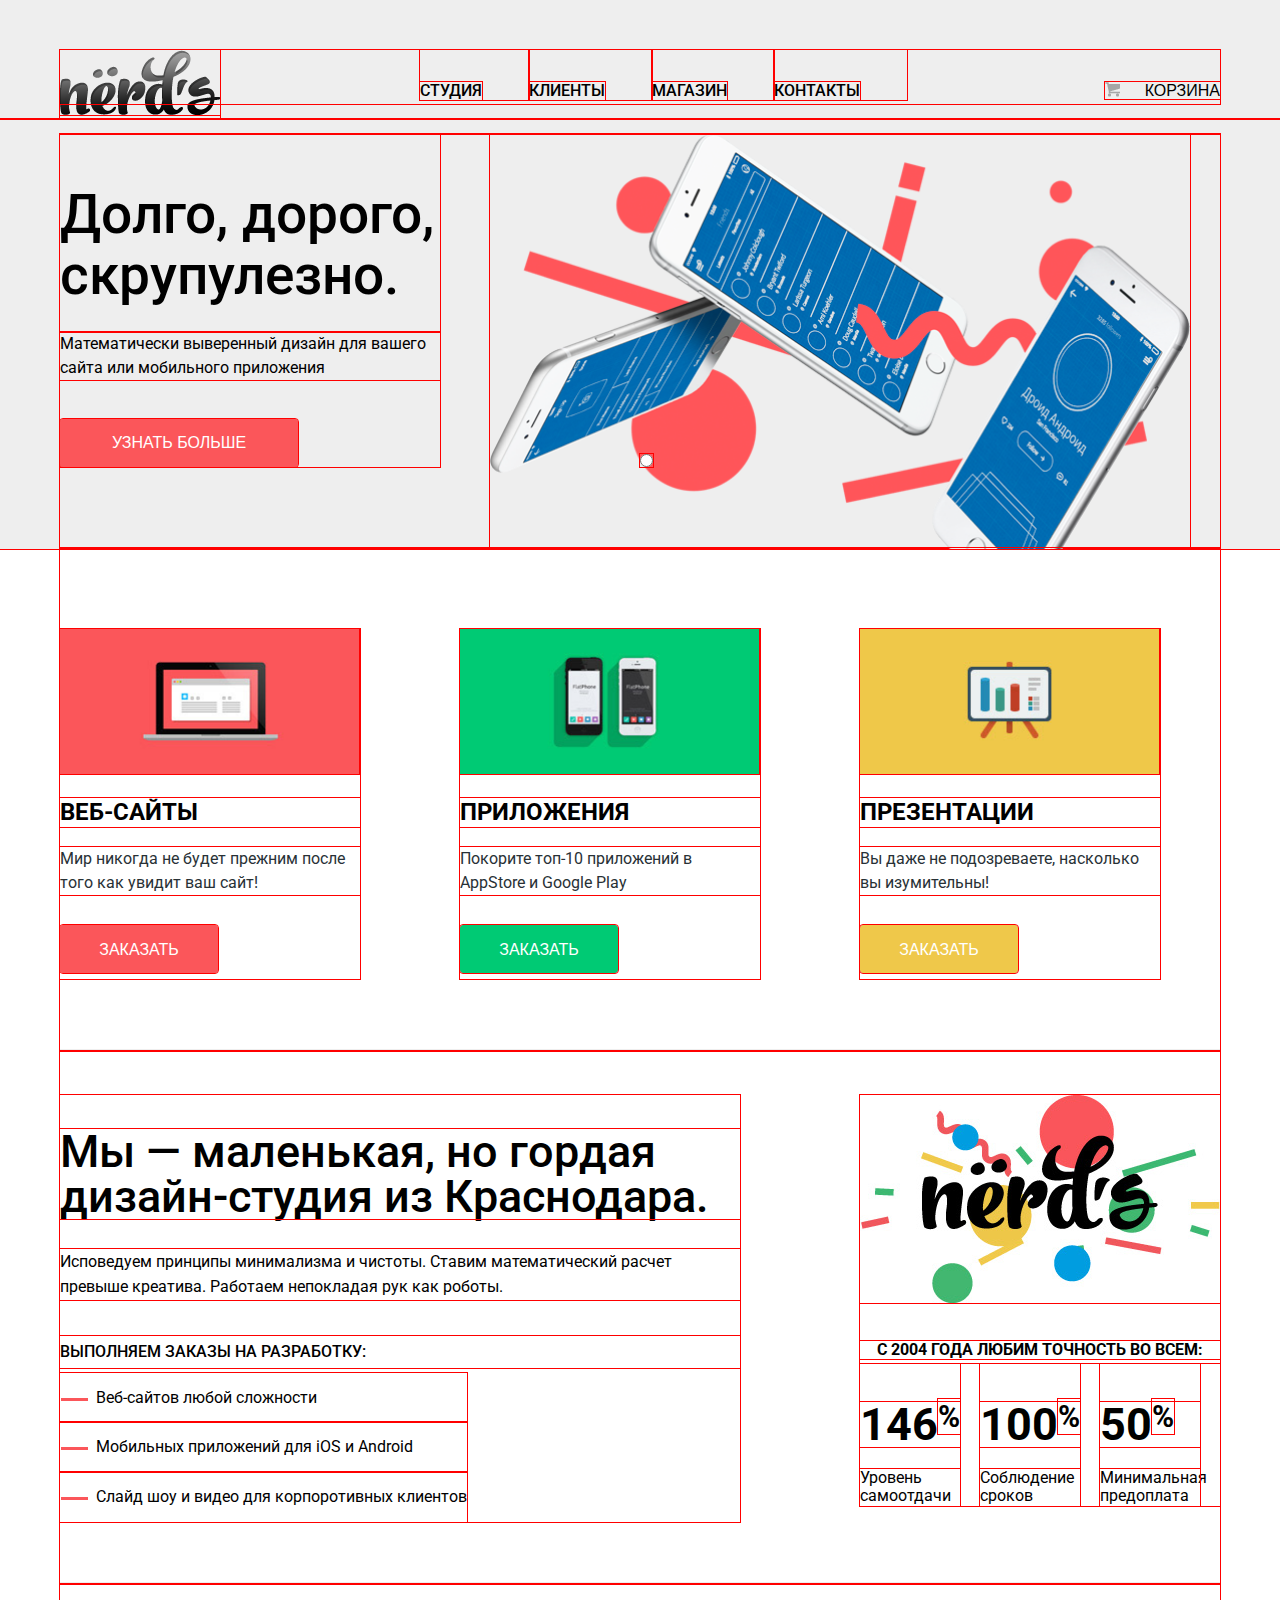
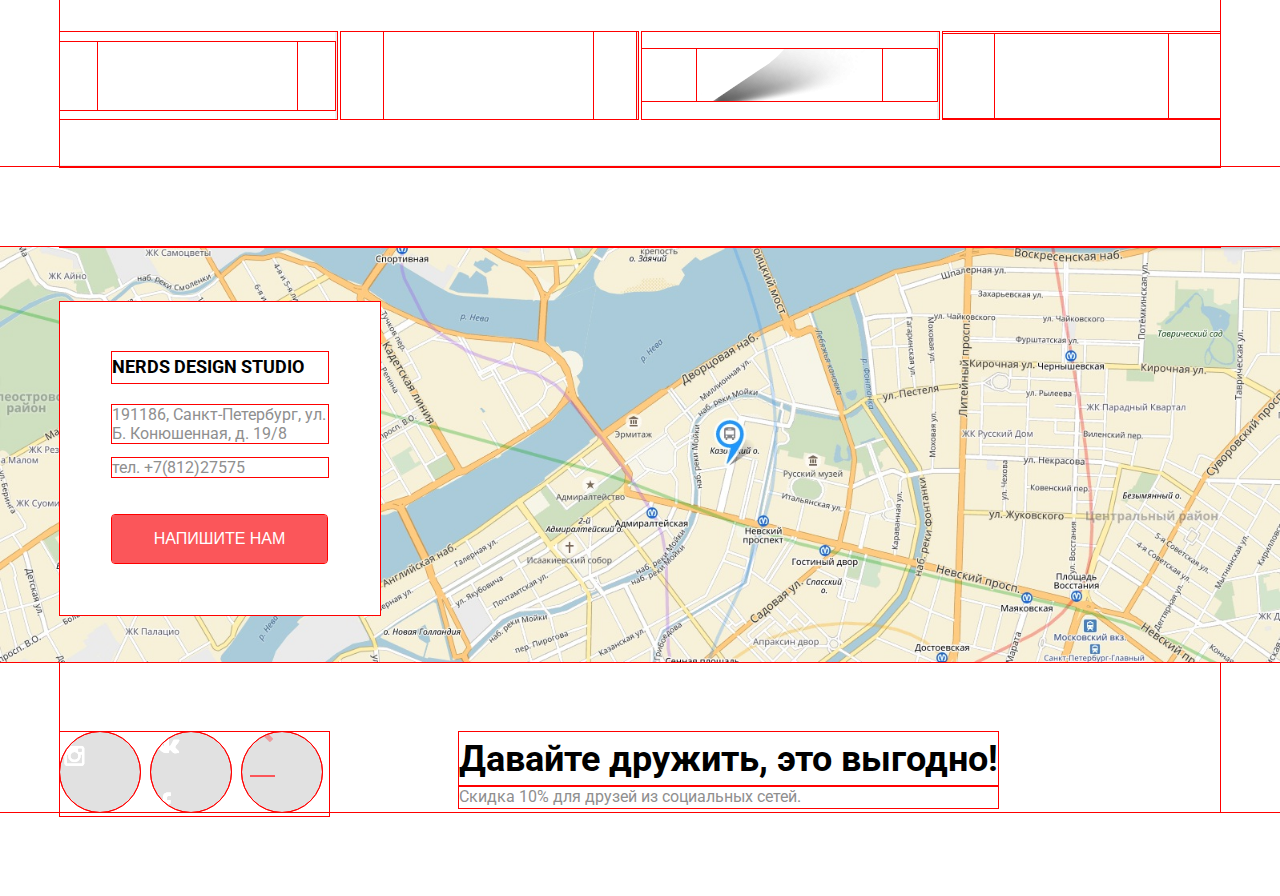
==== index.html @ ddc156b7 "Merge remote-tracking branch 'refs/remotes/origin/master' into gh-page" ====
<!doctype html>
<html lang="ru">
<head>
	<meta charset="UTF-8">
	<link rel="stylesheet" href="css/style.css">
	<link href="https://fonts.googleapis.com/css?family=Roboto:400,500,700" rel="stylesheet">
	<title>Nerds</title>
</head>
<body>
	<header class="bg--grey">
		<div class="container_all">
			<a href="../index.html" class="logo"><img src="img/logo.png" alt="логотип"></a>
			<nav>
				<ul>
					<li>
						<a href="#1">студия</a>
					<li>
						<a href="#1">клиенты</a>
					<li>
						<a href="https://stacss.github.io/nerds-site-site/catalog">магазин</a>
					<li>
						<a href="#1">контакты</a>
				</ul>				
			</nav>
			<button class="basket">корзина</button> <!-- Внимание тут не сработал font-width -->
		</div>
	</header>
	<main>
		<section class="bg--grey padding-bottom">
			<div class="container_all sliders">
				<div class="slider" id="slide1">
					<div>
						<h2>Долго, дорого, скрупулезно.</h2>
						<p>Математически выверенный дизайн  для вашего сайта или мобильного приложения</p>
						<button type="button" value="узнать больше">узнать больше</button><!-- подправь кнопку -->
					</div>
					<img src="img/slide1.png" width="700" alt="слайд1">
				</div>
				<div class="slider" id="slide2">
					<div>
						<h2>Долго, дорого, скурпулезно211.</h2>
						<p>Математически выверенный дизайн  для вашего сайта или мобильного приложения</p>
						<button type="button" value="узнать больше">узнать больше</button><!-- подправь кнопку -->
					</div>
					<img src="" alt="">
				</div>
				<div class="slider" id="slide3">
					<div>
						<h2>Долго, дорого, скурпулезно3.</h2>
						<p>Математически выверенный дизайн  для вашего сайта или мобильного приложения</p>
						<button type="button" value="узнать больше">узнать больше</button><!-- подправь кнопку -->
					</div>
					<img src="" alt="">
				</div>
				<div class="clider_select">
					<input type="radio" name="slide" id="slide1" class="one">
					<input type="radio" name="slide" id="slide2" class="one">
					<input type="radio" name="slide" id="slide3" class="one">
				</div>				
			</div>
		</section>
		<section class="container_all pad brd--b">
			<article class="box_work">
				<img src="img/illustration-1.jpg" alt="сайты" width="299">
				<h3>веб-сайты</h3>
				<p>Мир никогда не будет прежним после того как увидит ваш сайт!</p>
				<button type="button" value="заказать" class="btn red">заказать</button><!-- подправь кнопку -->
			</article>
			<article class="box_work">
				<img src="img/illustration-2.jpg" alt="приложения" width="299">
				<h3>приложения</h3>
				<p>Покорите топ-10 приложений в AppStore и Google Play</p>
				<button type="button" value="заказать" class="btn green">заказать</button><!-- подправь кнопку -->
			</article>
			<article class="box_work">
				<img src="img/illustration-3.jpg" alt="презентации" width="299">
				<h3>презентации</h3>
				<p>Вы даже не подозреваете,  насколько вы изумительны!</p>
				<button type="button" value="заказать" class="btn yellow">заказать</button><!-- подправь кнопку -->
			</article>
		</section>
		<section class="container_all pad_2 brd--b">
				<div class="studio">
					<h2>Мы — маленькая, но гордая дизайн-студия из Краснодара. </h2>
					<p>Исповедуем принципы минимализма и чистоты. Ставим математический расчет превыше креатива. Работаем непокладая рук как роботы.</p>
					<strong>Выполняем заказы на разработку:</strong>
					<ul class="list">
						<li>Веб-сайтов любой сложности
						<li>Мобильных приложений для iOS и Android
						<li>Слайд шоу и видео для корпоротивных клиентов
					</ul>
				</div>
					<div class="statistics">
						<img src="img/nerds-illustration.png" alt="красивый логотип" width="360">
						<p><strong>с 2004 года любим точность во всем:</strong></p>
						<div class="percent">
							<div>
								<strong>146<span>%</span></strong>
								<p>Уровень самоотдачи</p>
							</div>
							<div>
								<strong>100<span>%</span></strong>
								<p>Соблюдение  сроков</p>
							</div>
							<div>
								<strong>50<span>%</span></strong>
								<p>Минимальная предоплата</p>
							</div>
						</div>
					</div>
		</section>
		<section class="container_all log_pad brd--b">
			<div class="wraper_akademy">
				<div class="logo_akademy">
					<a href="#akademy"></a>
				</div>
				
			</div>
			<div class="wraper_pink">
				<div class="logo_borodinsky">
					<a href="#borodinsky"></a>
				</div>
			</div>
			<div class="wraper_pink">
				<div class="logo_pink">
					<a href="#pink"></a>
				</div>				
			</div>
			<div class="wraper_akademy">
				<div class="logo_mishka">
					<a href="#mishka"></a>
				</div>
			</div>
		</section>
		<section class="pad_map">
			<div class="map">
			<script type="text/javascript" charset="utf-8" map.openBalloon(new YMaps.GeoPoint(37.64, 55.76), "Москва") async src="https://api-maps.yandex.ru/services/constructor/1.0/js/?um=constructor%3A9ed2312c40c036fbbef878f5457f4377b45874c42839d3a9cd5196a290306c5a&amp;width=100%25&amp;height=415&amp;lang=ru_RU&amp;scroll=true"></script>
				<div class="container_all">
					<div class="map_box">
						<h5>nerds design studio</h5>
						<p>191186, Санкт-Петербург,  ул. Б. Конюшенная, д. 19/8</p>
						<a href="tel:+781227575">тел. +7(812)27575</a>
						<button  class="btn_modal">напишите нам</button>
					</div>
					<div class="modal">
						<h2>Напишите нам</h2>
						<div>
							<h3>Ваше имя:</h3>
							<input type="text" class="mini_textarea">
						</div>
						<div>
							<h3>Ваш e-mail:</h3>
							<input type="text"  class="mini_textarea">
						</div>
						<h3>Текст письма:</h3>
						<input type="text">
						<button></button>
					</div>
				</div>
			</div>
		</section>
	</main>
	<footer class="container_all pad_foot mar--b">
		<div class="wrapper_soc mar--b">
			<div class="social vk-icon">
				<a href="https://vk.com" target="_blank"></a>
			</div>
			<div class="social fb-icon">
				<a href="https://www.facebook.com" target="_blank"></a>
			</div>
			<div class="social insta-icon">
				<a href="https://www.instagram.com" target="_blank"></a>
			</div>
		</div>
		<div class="slogan mar--b">
			<h5>Давайте дружить, это выгодно!</h5>
			<p>Скидка 10% для друзей из социальных сетей.</p>
		</div>
		<script src="js/script.js"></script>
	</footer>
</body>
</html>
---- css/style.css ----
/*! normalize.css v7.0.0 | MIT License | github.com/necolas/normalize.css */

/* Document
   ========================================================================== */

/**
 * 1. Correct the line height in all browsers.
 * 2. Prevent adjustments of font size after orientation changes in
 *    IE on Windows Phone and in iOS.
 */

html {
  line-height: 1.15; /* 1 */
  -ms-text-size-adjust: 100%; /* 2 */
  -webkit-text-size-adjust: 100%; /* 2 */
}

/* Sections
   ========================================================================== */

/**
 * Remove the margin in all browsers (opinionated).
 */

body {
  margin: 0;
}

/**
 * Add the correct display in IE 9-.
 */

article,
aside,
footer,
header,
nav,
section {
  display: block;
}

/**
 * Correct the font size and margin on `h1` elements within `section` and
 * `article` contexts in Chrome, Firefox, and Safari.
 */

h1 {
  font-size: 2em;
  margin: 0.67em 0;
}

/* Grouping content
   ========================================================================== */

/**
 * Add the correct display in IE 9-.
 * 1. Add the correct display in IE.
 */

figcaption,
figure,
main { /* 1 */
  display: block;
}

/**
 * Add the correct margin in IE 8.
 */

figure {
  margin: 1em 40px;
}

/**
 * 1. Add the correct box sizing in Firefox.
 * 2. Show the overflow in Edge and IE.
 */

hr {
  box-sizing: content-box; /* 1 */
  height: 0; /* 1 */
  overflow: visible; /* 2 */
}

/**
 * 1. Correct the inheritance and scaling of font size in all browsers.
 * 2. Correct the odd `em` font sizing in all browsers.
 */

pre {
  font-family: monospace, monospace; /* 1 */
  font-size: 1em; /* 2 */
}

/* Text-level semantics
   ========================================================================== */

/**
 * 1. Remove the gray background on active links in IE 10.
 * 2. Remove gaps in links underline in iOS 8+ and Safari 8+.
 */

a {
  background-color: transparent; /* 1 */
  -webkit-text-decoration-skip: objects; /* 2 */
}

/**
 * 1. Remove the bottom border in Chrome 57- and Firefox 39-.
 * 2. Add the correct text decoration in Chrome, Edge, IE, Opera, and Safari.
 */

abbr[title] {
  border-bottom: none; /* 1 */
  text-decoration: underline; /* 2 */
  text-decoration: underline dotted; /* 2 */
}

/**
 * Prevent the duplicate application of `bolder` by the next rule in Safari 6.
 */

b,
strong {
  font-weight: inherit;
}

/**
 * Add the correct font weight in Chrome, Edge, and Safari.
 */

b,
strong {
  font-weight: bolder;
}

/**
 * 1. Correct the inheritance and scaling of font size in all browsers.
 * 2. Correct the odd `em` font sizing in all browsers.
 */

code,
kbd,
samp {
  font-family: monospace, monospace; /* 1 */
  font-size: 1em; /* 2 */
}

/**
 * Add the correct font style in Android 4.3-.
 */

dfn {
  font-style: italic;
}

/**
 * Add the correct background and color in IE 9-.
 */

mark {
  background-color: #ff0;
  color: #000;
}

/**
 * Add the correct font size in all browsers.
 */

small {
  font-size: 80%;
}

/**
 * Prevent `sub` and `sup` elements from affecting the line height in
 * all browsers.
 */

sub,
sup {
  font-size: 75%;
  line-height: 0;
  position: relative;
  vertical-align: baseline;
}

sub {
  bottom: -0.25em;
}

sup {
  top: -0.5em;
}

/* Embedded content
   ========================================================================== */

/**
 * Add the correct display in IE 9-.
 */

audio,
video {
  display: inline-block;
}

/**
 * Add the correct display in iOS 4-7.
 */

audio:not([controls]) {
  display: none;
  height: 0;
}

/**
 * Remove the border on images inside links in IE 10-.
 */

img {
  border-style: none;
}

/**
 * Hide the overflow in IE.
 */

svg:not(:root) {
  overflow: hidden;
}

/* Forms
   ========================================================================== */

/**
 * 1. Change the font styles in all browsers (opinionated).
 * 2. Remove the margin in Firefox and Safari.
 */

button,
input,
optgroup,
select,
textarea {
  font-family: sans-serif; /* 1 */
  font-size: 100%; /* 1 */
  line-height: 1.15; /* 1 */
  margin: 0; /* 2 */
}

/**
 * Show the overflow in IE.
 * 1. Show the overflow in Edge.
 */

button,
input { /* 1 */
  overflow: visible;
}

/**
 * Remove the inheritance of text transform in Edge, Firefox, and IE.
 * 1. Remove the inheritance of text transform in Firefox.
 */

button,
select { /* 1 */
  text-transform: none;
}

/**
 * 1. Prevent a WebKit bug where (2) destroys native `audio` and `video`
 *    controls in Android 4.
 * 2. Correct the inability to style clickable types in iOS and Safari.
 */

button,
html [type="button"], /* 1 */
[type="reset"],
[type="submit"] {
  -webkit-appearance: button; /* 2 */
}

/**
 * Remove the inner border and padding in Firefox.
 */

button::-moz-focus-inner,
[type="button"]::-moz-focus-inner,
[type="reset"]::-moz-focus-inner,
[type="submit"]::-moz-focus-inner {
  border-style: none;
  padding: 0;
}

/**
 * Restore the focus styles unset by the previous rule.
 */

button:-moz-focusring,
[type="button"]:-moz-focusring,
[type="reset"]:-moz-focusring,
[type="submit"]:-moz-focusring {
  outline: 1px dotted ButtonText;
}

/**
 * Correct the padding in Firefox.
 */

fieldset {
  padding: 0.35em 0.75em 0.625em;
}

/**
 * 1. Correct the text wrapping in Edge and IE.
 * 2. Correct the color inheritance from `fieldset` elements in IE.
 * 3. Remove the padding so developers are not caught out when they zero out
 *    `fieldset` elements in all browsers.
 */

legend {
  box-sizing: border-box; /* 1 */
  color: inherit; /* 2 */
  display: table; /* 1 */
  max-width: 100%; /* 1 */
  padding: 0; /* 3 */
  white-space: normal; /* 1 */
}

/**
 * 1. Add the correct display in IE 9-.
 * 2. Add the correct vertical alignment in Chrome, Firefox, and Opera.
 */

progress {
  display: inline-block; /* 1 */
  vertical-align: baseline; /* 2 */
}

/**
 * Remove the default vertical scrollbar in IE.
 */

textarea {
  overflow: auto;
}

/**
 * 1. Add the correct box sizing in IE 10-.
 * 2. Remove the padding in IE 10-.
 */

[type="checkbox"],
[type="radio"] {
  box-sizing: border-box; /* 1 */
  padding: 0; /* 2 */
}

/**
 * Correct the cursor style of increment and decrement buttons in Chrome.
 */

[type="number"]::-webkit-inner-spin-button,
[type="number"]::-webkit-outer-spin-button {
  height: auto;
}

/**
 * 1. Correct the odd appearance in Chrome and Safari.
 * 2. Correct the outline style in Safari.
 */

[type="search"] {
  -webkit-appearance: textfield; /* 1 */
  outline-offset: -2px; /* 2 */
}

/**
 * Remove the inner padding and cancel buttons in Chrome and Safari on macOS.
 */

[type="search"]::-webkit-search-cancel-button,
[type="search"]::-webkit-search-decoration {
  -webkit-appearance: none;
}

/**
 * 1. Correct the inability to style clickable types in iOS and Safari.
 * 2. Change font properties to `inherit` in Safari.
 */

::-webkit-file-upload-button {
  -webkit-appearance: button; /* 1 */
  font: inherit; /* 2 */
}

/* Interactive
   ========================================================================== */

/*
 * Add the correct display in IE 9-.
 * 1. Add the correct display in Edge, IE, and Firefox.
 */

details, /* 1 */
menu {
  display: block;
}

/*
 * Add the correct display in all browsers.
 */

summary {
  display: list-item;
}

/* Scripting
   ========================================================================== */

/**
 * Add the correct display in IE 9-.
 */

canvas {
  display: inline-block;
}

/**
 * Add the correct display in IE.
 */

template {
  display: none;
}

/* Hidden
   ========================================================================== */

/**
 * Add the correct display in IE 10-.
 */

[hidden] {
  display: none;
}
* {
	margin: 0;
	padding: 0;
	font-family: 'Roboto', sans-serif;
	box-sizing: border-box;
	outline: 1px solid red ;
	}
body {
	width: 100%;
}
ul {
	float: left;
	display: block;
}
ul li {
	display: inline-block;
	list-style-type: none;
	vertical-align: top;
}
ul a {
	text-decoration: none;
	color: #000000;
}
ul a:hover {
	color: #fb565a;
}
ul a:active {
	color: #a6a6a6;
}
nav {
	display: inline-block;
	position: relative;
	margin-left: 200px;
}
nav a {
	vertical-align: top;
	text-decoration: none;
	color: #000000;
	margin-top: 32px;
	margin-right: 47px;
	text-transform: uppercase;
	line-height: 1.1;
	font-weight: 500;
}
nav a:hover {
	color: #fb565a;
}
nav:after {
	content: "";
	display: table;
	clear: both;
}
nav a:active {
	color: #a6a6a6;
}
.basket:hover {
	color: #fb565a;
}
.basket:active {
	color: #a6a6a6;
}

nav a {
	display: inline-block;
}
.basket {
	display: inline-block;
	float: right;
	text-align: right;
	width: 115px;
	height: 17px;
	color: #000000;
	margin-top: 32px;
	font-size: 16px;
	font-weight: 500;
	text-transform: uppercase;
	line-height: 1.1;
	background: none;
	border: none;
	background-image: url(../img/cart-icon.png);
	background-repeat: no-repeat;
	background-position: 0 0;
}
.logo {
	display: block;
	float: left;
	width: 160px;
}
li {
	display: block;
	text-transform: uppercase;
	line-height: 1.875;
	font-weight: 500;
}
.bg--grey {
	background-color: #eeeeee;
}
header {
	padding-top: 50px;
}
header img {
	margin-right: 200px;
}
header img:hover {
	opacity: 0.80;
}
header img:active {
	opacity: 0.30;
}

header:after {
	content: "";
	display: table;
	clear: both;
}
section:after {
	content: "";
	display: table;
	clear: both;
}
.container_all {
	width: 1160px;
	margin: 0 auto;
}
.sliders {
	position: relative;
	min-height: 413px;
}
.sliders h2 {
	display: block;
	padding-top: 50px;
	padding-bottom: 27px;
	color: black;
	line-height: 1.1;
	font-weight: 500;
	font-size: 55px;
}
.sliders p {
	color: black;
	line-height: 1.5;
	font-weight: 400;
	font-size: 16px;
}

.sliders button {
	display: block;
	margin-top: 39px;
	width: 238px;
	height: 48px;
	color: white;
	font-size: 16px;
	line-height: 1.125;
	font-weight: 500;
	text-transform: uppercase;
	background-color: #fb565a;
	border: 1px solid #fb565a;
	-webkit-border-radius: 3px;
	-moz-border-radius: 3px;
	border-radius: 3px;
}
.sliders button:hover {
	background-color: #e74246;
}
.sliders button:active {
	background-color: #d7373b;
}
.clider_select > input{
	position: absolute;
	left: 50%;
	bottom: 80px;
}
.box_work {
	width: 300px;
	min-height: 350px;
	margin: 0 100px 0 0;
}
.box_work>h3 {
	display: block;
	margin-top: 20px;
	margin-bottom: 20px;
	text-transform: uppercase;
	line-height: 1.2;
	font-weight: 700;
	font-size: 24px;
}
.box_work > p {
	line-height: 1.5;
	color: #283136;
	font-weight: 400;	
}
.box_work:nth-child(3n+3) {
	margin: 0px;
}
.btn {
	width: 158px;
	height: 48px;
	margin-top: 30px;
	color: white;
	text-transform: uppercase;
	font-size: 16px;
	line-height: 1.2;
	font-weight: 500;
	border: 1px solid #000;
	-webkit-border-radius: 3px;
	-moz-border-radius: 3px;
	border-radius: 3px;
	-webkit-appearance: none;
	-moz-appearance: none;
	appearance: none;
}
.red {
	background-color: #fb565a;
	border-color: #fb565a;
}
.red:hover {
	background-color: #e74246;
	color: white;
	border-color: #e74246;
}
.red:active {
	background-color: #d7373b;
	color: #e06366;
	border-color: #d7373b;
}
.green {
	background-color: #00ca74;
	border-color: #00ca74;
}
.green:hover {
	background-color: #00bc6c;
	color: white;
	border-color: #00bc6c;
}
.green:active {
	background-color: #00aa62;
	color: #4dc491;
	border-color: #00aa62;
}
.yellow {
	background-color: #efc84a;
	border-color: #efc84a;
}
.yellow:hover {
	background-color: #eab534;
	color: white;
	border-color: #eab534;
}
.yellow:active {
	background-color: #e5a722;
	color: #ecc060;
	border-color: #e5a722;
}

.box_work {
	float: left;
}
.wrapper {
	border-top: 3px solid #eeeeee;
	border-bottom: 3px solid #eeeeee;
}
.studio {
	width: 680px;
	height: auto;
	float: left;
	margin-right: 60px;
}
.studio h2 {
	display: block;
	margin: 34px 0 30px 0;
	font-size: 45px;
	line-height: 1;
	font-weight: 500;
	color: #000000;
}
.studio p {
	display: block;
	margin-bottom: 36px;
	font-size: 16px;
	line-height: 1.6;
	font-weight: 400;
}
.studio strong {
	display: block;
	margin-bottom: 5px;
	font-size: 16px;
	line-height: 2;
	font-weight: 500;
	text-transform: uppercase;
}
.studio ul{
	font-weight: 400;
}
.studio ul li {
	display: block;
	position: relative;
	padding-left: 36px;
	font-weight: 400;
	text-transform: none;
	line-height: 3.1;
	list-style-type: none;
}
.studio ul li:before {
	content: "";
	position: absolute;
	width: 27px;
	height: 3px;
	background-color: #fb565a;
	top: 25px;
	left: 1px;
}
.market {
	width: 760px;
	float: right;
}
.statistics > img {
	display: block;
	margin: 0 auto;
}
.statistics strong {
	display: block;
	margin: 38px auto 5px auto;
	text-transform: uppercase;
	font-size: 16px;
	font-weight: 700;
	text-align: center;
}
.statistics {
	width: 360px;
	float: left;
	margin-left: 60px;
}
.statistics:after {
	content: "";
	display: table;
	clear: both;
}
.percent {
	margin: 0 auto;
}
.percent > div {
	width: 100px;
	float: left;
	margin: 0 20px 0 0;
}
.percent > div > strong {
	text-align: left;
	margin-bottom: 22px;
	font-size: 45px;
	line-height: 1;
	font-weight: 700;
}
.statistics span {
    font-size: 30px;
    vertical-align: top;
    line-height: 1;
}
.percent:after {
	content: "";
	display: table;
	clear: both;
}
.log_pad {
	padding: 48px 0 42px 0;
}
.pad {
	padding: 80px 0 80px 0;
}
.pad {
	padding: 80px 0 70px 0;
}
.pad_2{
	padding: 44px 0 60px 0;
}
.pad_map {
	padding: 80px 0 0 0;
}
.pad_foot {
	padding: 70px 0 80px 0;
}
.pad_head_catalog {
	padding: 74px 0 106px 0;
}
.padding-bottom {
	padding: 15px 0 0 0;
}
.pad_market {
	padding: 60px 0 80px 0;
}
.map {
	position: relative;
	width: 100%;
	height: 415px;
	background: url(../img/map.jpg) 0 0 no-repeat;
	-webkit-background-size: auto;
	background-size: 100%;
}
.map_box {
	position: absolute;
	top: 55px;
	width: 320px;
	height: auto;
	z-index: 10;
	padding: 50px 52px 52px 52px;
	background-color: #ffffff;
}
.map_box h5 {
	display: block;
	margin-bottom: 22px;
	font-size: 18px;
	text-transform: uppercase;
	font-weight: 700;
	line-height: 1.7;
	font-weight: 700;
	
}
.map_box p {
	font-size: 16px;
	color: #8f8f8f;
	line-height: 1.2;
	font-weight: 400;
	margin-bottom: 15px;
}
.map_box a {
	display: block;
	text-decoration: none;
	font-size: 16px;
	color: #8f8f8f;
	line-height: 1.2;
	font-weight: 400;
	margin-bottom: 38px;
}
.map_box > button {
	display: block;
	width: 215px;
	height: 48px;
	color: white;
	font-size: 16px;
	line-height: 1.125;
	font-weight: 500;
	text-transform: uppercase;
	background-color: #fb565a;
	border: 1px solid #fb565a;
	-webkit-border-radius: 3px;
	-moz-border-radius: 3px;
	border-radius: 3px;
}
.map_box button:hover {
	background-color: #e74246;
}
.map_box button:active {
	background-color: #d7373b;
}
.social {
	display: inline-block;
	width: 80px;
	height: 80px;
	-webkit-border-radius: 50%;
	-moz-border-radius: 50%;
	border-radius: 50%;
	background-color: #e1e1e1;
	margin-right: 7px;
	background-image: url(../img/sprites.png);
}
.social:active {
	background-image: none;
	background-color: #d7373b;
}
.vk-icon{
	background-position: -11px -207px ;
}
.vk-icon > a {
	display: block;
	width: 100%;
	height: 100%;
	-webkit-border-radius: 50%;
	-moz-border-radius: 50%;
	border-radius: 50%;
	background-image: url(../img/sprites.png);
	background-position: -11px -207px ;
}
.vk-icon > a:hover {
	background-color: #e74246;
}
.vk-icon > a:active {
	background-color: #d7373b;
	opacity: 0.2;
}
.fb-icon{
	background-position: -11px -110px ;
}
.fb-icon > a {
	
	display: block;
	width: 100%;
	height: 100%;
	-webkit-border-radius: 50%;
	-moz-border-radius: 50%;
	border-radius: 50%;
	background-image: url(../img/sprites.png);
	background-position: -11px -110px ;
}
.fb-icon > a:hover {
	background-color: #e74246;
}
.fb-icon > a:active {
	background-color: #d7373b;
	opacity: 0.2;
}
.insta-icon{
	background-position: -5px -507px ;
}
.insta-icon > a {
	display: block;
	width: 100%;
	height: 100%;
	-webkit-border-radius: 50%;
	-moz-border-radius: 50%;
	border-radius: 50%;
	background-image: url(../img/sprites.png);
	background-position: -5px -507px ;
}
.insta-icon > a:hover {
	background-color: #e74246;
}
.insta-icon > a:active {
	background-color: #d7373b;
	opacity: 0.2;
}
.wrapper_soc {
	float: left;
}
.slogan {
	margin-left: 130px;
	float: left;
}
.slogan > h5{
	display: block;
	font-size: 36px;
	font-weight: 700;
	line-height: 1.5;
	font-weight: 700;
}
.slogan > p {
	font-size: 16px;
	color: #8f8f8f;
	line-height: 1.4;
	font-weight: 400;	
}
.brd--b {
	border-bottom: 2px solid #eeeeee;
}
.wraper_akademy {
	width: 277px;
	height: 87px;
	display: inline-block;
	margin: 0 auto;
	border-right: 2px solid #eeeeee;
}
.container_all > .wraper_akademy:nth-child(even) {
	border-right: none;
}
.wraper_pink {
	width: 297px;
	height: 87px;
	display: inline-block;
	margin: 0 auto;
	border-right: 2px solid #eeeeee;
}
.logo_akademy {
	
}
.logo_akademy > a {
	display: block;
	width: 199px;
	height: 68px;
	margin: 10px auto;
	background: url(../img/sprites.png) no-repeat;
	background-position: -227px -213px ;
}
.logo_akademy > a:hover {
	background-position: -226px -22px ;
}
.logo_akademy > a:active {
	background-position: -227px -118px ;
}
.logo_borodinsky {
	
}
.logo_borodinsky > a {
	display: block;
	width: 209px;
	height: 87px;
	margin: 0 auto;
	background: url(../img/sprites.png) no-repeat;
	background-position: -367px -560px ;
}
.logo_borodinsky > a:hover {
	background-position: -620px -459px ;
}
.logo_borodinsky > a:active {
	background-position: -623px -557px ;
}

.logo_pink {
	
		
}
.logo_pink > a {
	display: block;
	width: 185px;
	height: 52px;
	margin: 17px auto;
	background: url(../img/sprites.png) no-repeat;
	background-position: -454px -375px ;
}
.logo_pink > a:hover {
	background-position: -458px -172px ;
}
.logo_pink > a:active {
	background-position: -455px -271px ;
}
.logo_mishka {
	
}
.logo_mishka > a {
	display: block;
	width: 173px;
	height: 84px;
	margin: 2px auto;
	background: url(../img/sprites.png) no-repeat;
	background-position: -671px -363px ;
}
.logo_mishka > a:hover {
	background-position: -666px -158px ;
}
.logo_mishka > a:active {
	background-position: -667px -262px ;
}

.mar--b {
	margin-bottom: 80px;
}
.modal {
	position: absolute;
	display: none;
	width: 960px;
	height: 590px;
	padding: 80px 100px;
	background: white ;
}
.modal h2 {
	display: block;
	font-size: 45px;
	line-height: 1;
	font-weight: 700;
	margin-bottom: 50px;
	text-align: left;
}
.modal > div {
	display: inline-block;
}
.modal div:nth-child(1) {
	margin-right: 40px;
}

.modal h3 {
	font-size: 16px;
	font-weight: 700;
	line-height: 1.1;
}
.mini_textarea {
	width: 360px;
	height: 50px;
}
.modal.visible {
	display: block;
	z-index: 10;
}
.off {
	display: none;
}
.market_h {
	display: block;
	margin: 0 auto;
	text-align: center;
	font-size: 55px;
	line-height: 1;
	font-weight: 500;
}
.setting {
	display: block;
	float: left;
	width: 260px;
	margin-right: 140px;
	
}
.setting , .navigation h3 {
	text-transform: uppercase;
	text-align: left;
}
.price {
	width: 260px;
	height: 208px;
	box-sizing: border box;
	border: 1px solid black;
}
.radio {
	margin-top: 60px;
}
.radio h4 {
	display: block;
	font-size: 16px;
	font-weight: 500;
	line-height: 1.25;
	margin-bottom: 20px;
}
.checkbox h4 {
	display: block;
	font-size: 16px;
	font-weight: 500;
	line-height: 1.25;
	margin-bottom: 20px;
	margin-top: 50px;
}
.radio label {
	display: block;
	position: relative;
	margin-bottom: 20px;
	font-size: 16px;
	font-weight: 400;
	line-height: 1.25;
	color: #363f43;
	text-transform: none;
	padding-left: 35px;
}
.radio label:before {
	content: '';
	position: absolute;
	top: -2px;
	left: 0;
	width: 25px;
	height: 25px;
	background: url(../img/sprites.png) no-repeat;
	background-position: -236px -438px ;	
}
.radio label:hover:before {
	background-position: -235px -335px ;
}
/* стили включения радио V */
.radio input:checked + label:before {
	background-position: -138px -587px ;
}
.radio input:checked + label:hover:before {
	background-position: -137px -489px ;
}

/* стили включения радио ^ */
.checkbox label {
	display: block;
	position: relative;
	font-size: 16px;
	font-weight: 400;
	line-height: 1.25;
	color: #363f43;
	text-transform: none;
	margin-bottom: 20px;
	padding-left: 35px;
}
.setting > button {
	display: block;
	margin-top: 45px;
	width: 260px;
	height: 48px;
	color: black;
	font-size: 16px;
	line-height: 1.125;
	font-weight: 500;
	text-transform: uppercase;
	background-color: #eeeeee;
	border: 1px solid #eeeeee;
	-webkit-border-radius: 3px;
	-moz-border-radius: 3px;
	border-radius: 3px;
}
.setting > button:hover {
	background-color: #dfdfdf;
}
.setting > button:active {
	background-color: #d5d5d5;
	color: #959595;
}

.checkbox label:before {
	content: '';
	position: absolute;
	top: -3px;
	left: 0;
	width: 27px;
	height: 23px;
	background: url(../img/sprites.png) no-repeat;
	background-position: -137px -438px ;	
}
.checkbox label:hover:before {
	background-position: -138px -338px ;
}
.checkbox input:checked + label:before {
	background-position: -137px -289px ;
}
.checkbox input:checked + label:hover:before {
	background-position: -137px -189px ;
}
form input {
	display: none;
}
.navigation {
	height: 76px;
}
.navigation h3 {
	float: left;
}
.navigation > div {
	float: right;
}
.navigation > div > button {
	display: inline-block;
	margin-right: 25px;
	text-decoration: none;
	font-size: 14px;
	text-transform: uppercase;
	line-height: 1.3;
	font-weight: 400;
	color: #b2b2b2;	
	height: 17px;
	color: #000000;
	font-size: 16px;
	font-weight: 500;
	text-transform: uppercase;
	line-height: 1.1;
	background: none;
	border: none;
}
.navigation button:nth-child(5) {
	margin-right: 0px;
}
.lot {
	position: relative;
	float: left;
	vertical-align: top;
	width: 360px;
	min-height: 620px;
	background: url(../img/sprites.png) no-repeat;
	background-position: -485px -74px ;
	margin-bottom: 40px;
}
.lot:after {
	content: "";
	display: table;
	clear: both;
}
.container_lot {
	position: relative;
	top: 40px;
	overflow: hidden;
	background-color: #fff;
}
.lot .container_lot > img {
	-webkit-transition: all 0.3s ease-out;
	-moz-transition: all 0.3s ease-out;
	-ms-transition: all 0.3s ease-out;
	-o-transition: all 0.3s ease-out;
	transition: all 0.3s ease-out;
}
.lot:hover {
	background-position: -486px -13px ;
	box-shadow: 0 6px 10px rgba(0,0,0,0.5);
}
.lot:hover > .container_lot > .hidden {
	display: block;
	z-index: 6;
}
.lot:hover > .container_lot img {
	-webkit-transform: scale(1.1);
	-moz-transform: scale(1.1);
	-ms-transform: scale(1.1);
	-o-transform: scale(1.1);
	transform: scale(1.1);
}
.market .lot:nth-child(even) {
	margin-right: 40px;
}
/* .mar--r {
	margin-right: 40px; 
} */
.scroll {
	display: block;
}
.btn_num {
	width: 50px;
	height: 50px;
	background-color: #eeeeee;
	border: none;
	margin-right: 15px;
	-webkit-border-radius: 3px;
	-moz-border-radius: 3px;
	border-radius: 3px;
}
.btn_next {
	width: 265px;
}
.hidden {
	position: absolute;
	bottom: 0px;
	width: 360px;
	background-color: #eeeeee;
	display: none;
	vertical-align: bottom;
	padding: 40px 0;;
}
.hidden h4 {
	display: block;
	text-transform: uppercase;
	font-size: 18px;
	font-weight: 500;
	text-align: center;
	line-height: 1.7;
	color: black;
	margin-bottom: 25px;
}
.hidden p {
	font-size: 16px;
	line-height: 1.2;
	font-weight: 400;
	text-align: center;
	color: #666666;
	margin-bottom: 30px;
}
.hidden button {
	display: block;
	margin: 0 auto;
	width: 200px;
	height: 50px;
	border: none;
	background-color: #fb565a;
	color: white;
	font-size: 16px;
	line-height: 1.2;
	font-weight: 500;	
}
.hidden button:hover {
	background-color: #e74246;
}
.hidden button:active {
	background-color: #d7373b;
}
.slider {
	width: 100%;
}
.slider div {
	float: left;
	width: 380px;
}
.slider > img {
	display: block;
	float: left;
	margin-left: 50px;
}
#slide2,  #slide3 {
	display: none;
}
/* .slider {
	display: none;
}
.slider:nth-child(2) {
	display: block;
}
.one:nth-child(1):checked ~ .slider:nth-child(1) {
	display: block;
	
}
.one:nth-child(2):checked ~ .slider:nth-child(2) {
	display: block;	

}
.one:nth-child(3):checked ~ .slider:nth-child(3) {
	display: block;	
} */
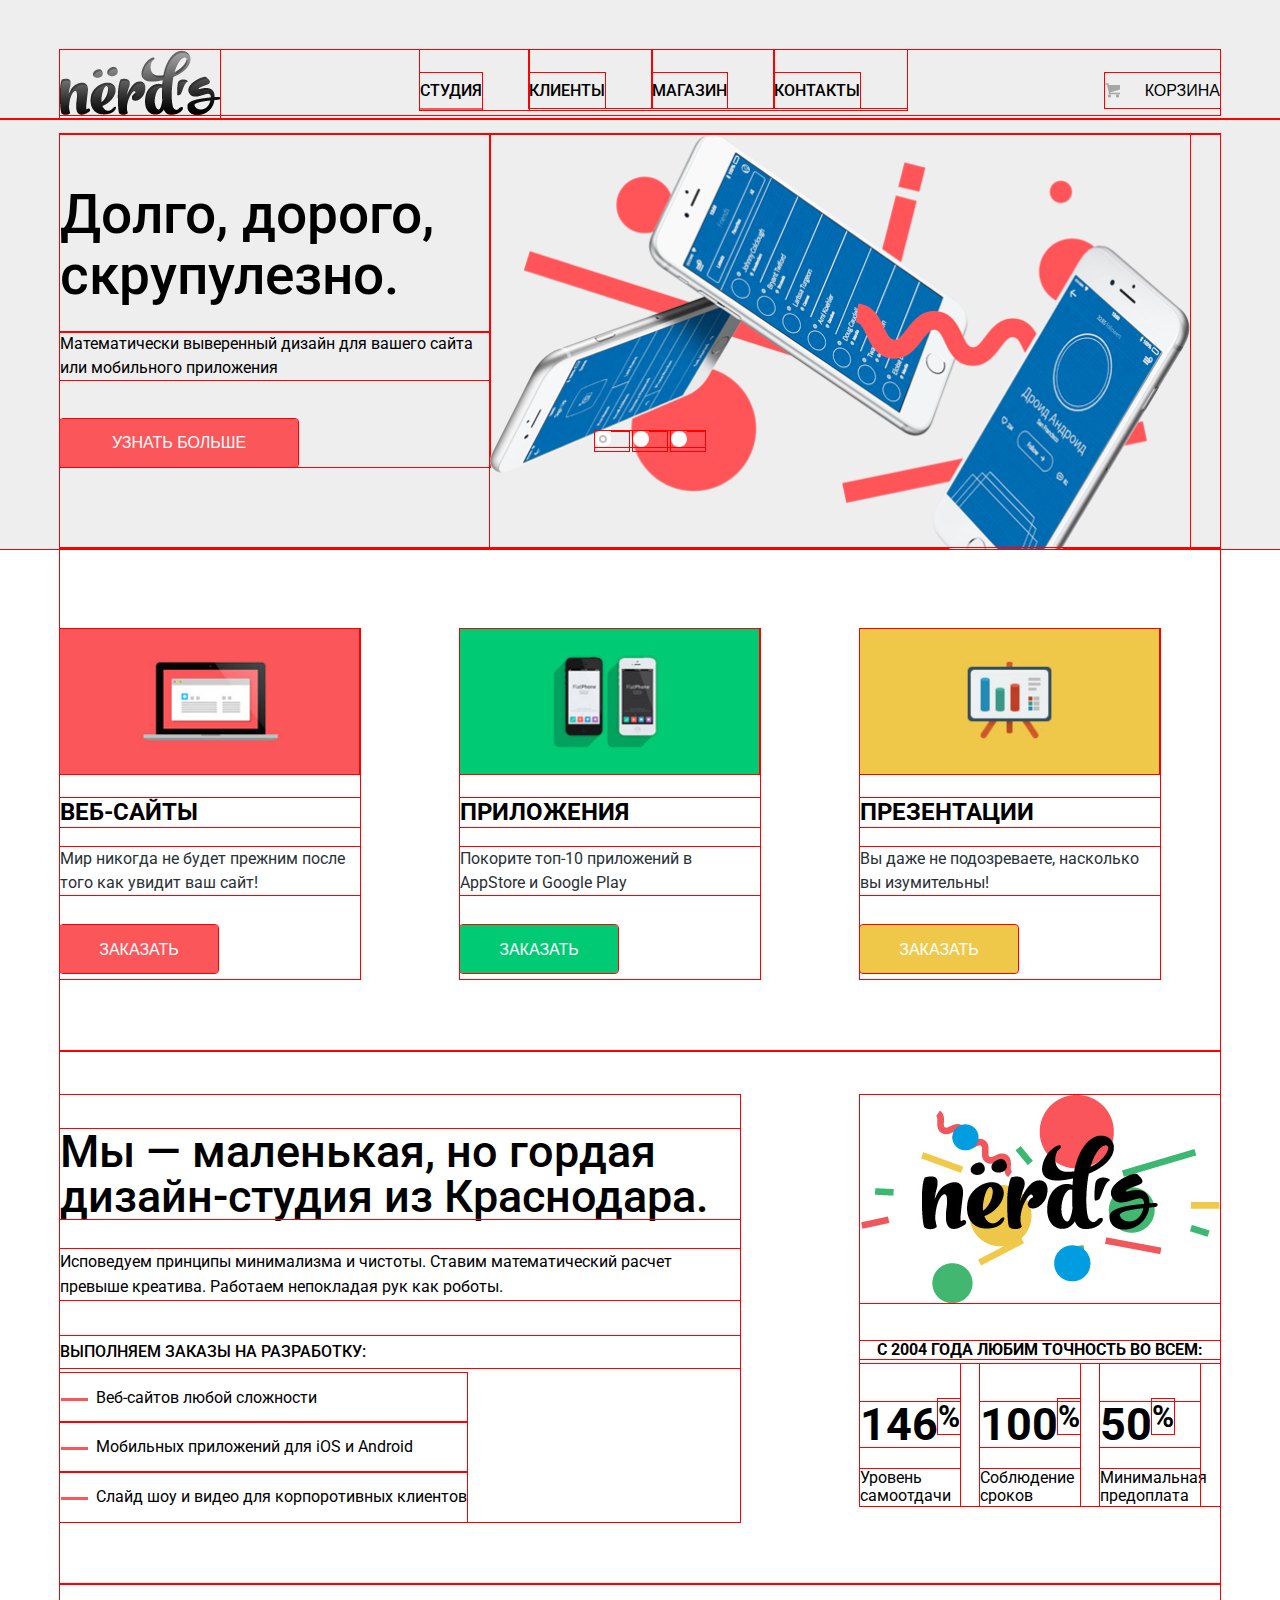
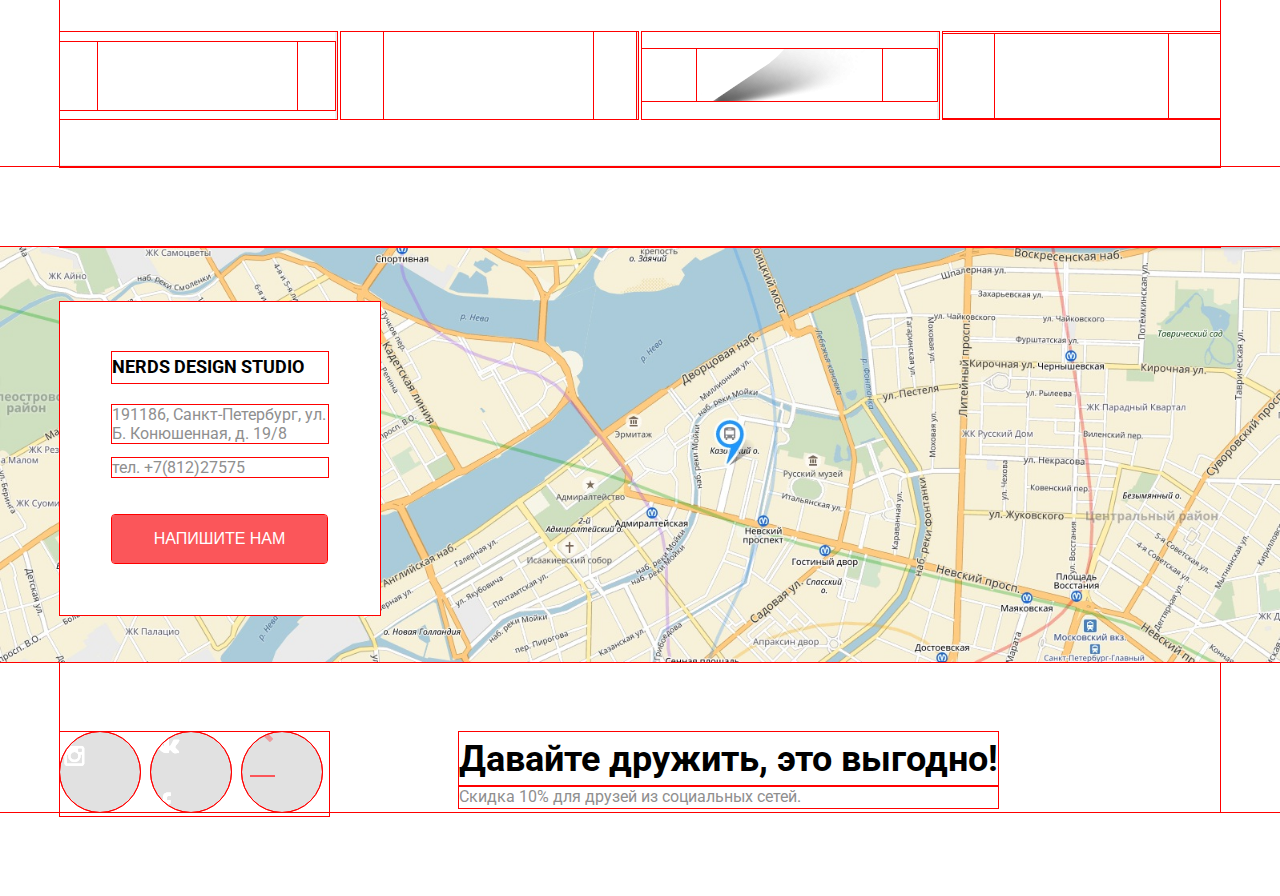
==== commit d310b66e: "Merge remote-tracking branch 'refs/remotes/origin/master' into gh-page" ====
--- a/index.html
+++ b/index.html
@@ -13,7 +13,7 @@
 			<nav>
 				<ul>
 					<li>
-						<a href="#1">студия</a>
+						<a href="#1" class="active_page">студия</a>
 					<li>
 						<a href="#1">клиенты</a>
 					<li>
@@ -38,24 +38,29 @@
 				</div>
 				<div class="slider" id="slide2">
 					<div>
-						<h2>Долго, дорого, скурпулезно211.</h2>
-						<p>Математически выверенный дизайн  для вашего сайта или мобильного приложения</p>
+						<h2>Любим математику как никто другой</h2>
+						<p>Никакого креатива, только математические формулы  для расчета идеальных пропорций</p>
 						<button type="button" value="узнать больше">узнать больше</button><!-- подправь кнопку -->
 					</div>
-					<img src="" alt="">
+					<img src="img/slide2.png" width="700" alt="">
 				</div>
 				<div class="slider" id="slide3">
 					<div>
-						<h2>Долго, дорого, скурпулезно3.</h2>
-						<p>Математически выверенный дизайн  для вашего сайта или мобильного приложения</p>
+						<h2>Только ночь, только хардкор</h2>
+						<p>Работать днем, как все? Мы против этого. Ближе к полуночи работа только начинается</p>
 						<button type="button" value="узнать больше">узнать больше</button><!-- подправь кнопку -->
 					</div>
-					<img src="" alt="">
+					<img src="img/slide3.png" width="700" alt="">
 				</div>
 				<div class="clider_select">
-					<input type="radio" name="slide" id="slide1" class="one">
-					<input type="radio" name="slide" id="slide2" class="one">
-					<input type="radio" name="slide" id="slide3" class="one">
+					<input type="radio" name="slide" id="slide10" checked>
+						<label for="slide10"></label>
+					<input type="radio" name="slide" id="slide20">
+						<label for="slide20"></label>
+					<input type="radio" name="slide" id="slide30">
+						<label for="slide30"></label>
+						
+						
 				</div>				
 			</div>
 		</section>
@@ -134,7 +139,7 @@
 		</section>
 		<section class="pad_map">
 			<div class="map">
-			<script type="text/javascript" charset="utf-8" map.openBalloon(new YMaps.GeoPoint(37.64, 55.76), "Москва") async src="https://api-maps.yandex.ru/services/constructor/1.0/js/?um=constructor%3A9ed2312c40c036fbbef878f5457f4377b45874c42839d3a9cd5196a290306c5a&amp;width=100%25&amp;height=415&amp;lang=ru_RU&amp;scroll=true"></script>
+			<script type="text/javascript" charset="utf-8" async src="https://api-maps.yandex.ru/services/constructor/1.0/js/?um=constructor%3A9ed2312c40c036fbbef878f5457f4377b45874c42839d3a9cd5196a290306c5a&amp;width=100%25&amp;height=415&amp;lang=ru_RU&amp;scroll=true"></script>
 				<div class="container_all">
 					<div class="map_box">
 						<h5>nerds design studio</h5>
@@ -142,20 +147,23 @@
 						<a href="tel:+781227575">тел. +7(812)27575</a>
 						<button  class="btn_modal">напишите нам</button>
 					</div>
-					<div class="modal">
-						<h2>Напишите нам</h2>
-						<div>
-							<h3>Ваше имя:</h3>
-							<input type="text" class="mini_textarea">
+					
+						<div class="modal">
+							<h2>Напишите нам</h2>
+							<div class="close"></div>
+							<div>
+								<h3>Ваше имя:</h3>
+								<input type="text" class="mini_textarea" placeholder="Представьтесь, пожалуйста">
+							</div>
+							<div>
+								<h3>Ваш e-mail:</h3>
+								<input type="text"  class="mini_textarea" placeholder="Для отправки ответа">
+							</div>
+							<h3>Текст письма:</h3>
+							<textarea class="big_textarea" placeholder="В свободной форме"></textarea>
+							<button type="submit" class="btn_modal btn--long">отправить</button>
 						</div>
-						<div>
-							<h3>Ваш e-mail:</h3>
-							<input type="text"  class="mini_textarea">
-						</div>
-						<h3>Текст письма:</h3>
-						<input type="text">
-						<button></button>
-					</div>
+					
 				</div>
 			</div>
 		</section>
@@ -176,7 +184,7 @@
 			<h5>Давайте дружить, это выгодно!</h5>
 			<p>Скидка 10% для друзей из социальных сетей.</p>
 		</div>
-		<script src="js/script.js"></script>
 	</footer>
+	<script src="js/script.js"></script>
 </body>
 </html>--- a/css/style.css
+++ b/css/style.css
@@ -483,10 +483,10 @@
 	vertical-align: top;
 	text-decoration: none;
 	color: #000000;
-	margin-top: 32px;
+	margin-top: 23px;
 	margin-right: 47px;
 	text-transform: uppercase;
-	line-height: 1.1;
+	line-height: 2.2;
 	font-weight: 500;
 }
 nav a:hover {
@@ -509,24 +509,27 @@
 
 nav a {
 	display: inline-block;
+}
+.active_page {
+	border-bottom: 2px solid #fb565a;
 }
 .basket {
 	display: inline-block;
 	float: right;
 	text-align: right;
 	width: 115px;
-	height: 17px;
+	height: 35px;
 	color: #000000;
-	margin-top: 32px;
+	margin-top: 23px;
 	font-size: 16px;
 	font-weight: 500;
 	text-transform: uppercase;
-	line-height: 1.1;
+	line-height: 2.2;
 	background: none;
 	border: none;
 	background-image: url(../img/cart-icon.png);
 	background-repeat: no-repeat;
-	background-position: 0 0;
+	background-position: 0 10px;
 }
 .logo {
 	display: block;
@@ -611,10 +614,34 @@
 .sliders button:active {
 	background-color: #d7373b;
 }
-.clider_select > input{
+.clider_select {
 	position: absolute;
+	width: 110px;
+	height: 16px;
 	left: 50%;
-	bottom: 80px;
+	bottom: 100px;
+	margin-left: -45px;
+}
+.clider_select input {
+	display: none;
+}
+
+.clider_select label:before {
+	content: "";
+	position: relative;
+	display: inline-block;
+	width: 16px;
+	height: 16px;
+	-webkit-border-radius: 50%;
+	-moz-border-radius: 50%;
+	border-radius: 50%;
+	background-color: white;
+	margin-right: 18px;
+}
+.clider_select input:checked + label:before {
+	background-color: white;
+	background-image: url(../img/active.png);
+	background-position: 1px 1px;
 }
 .box_work {
 	width: 300px;
@@ -876,7 +903,7 @@
 	font-weight: 400;
 	margin-bottom: 38px;
 }
-.map_box > button {
+.btn_modal {
 	display: block;
 	width: 215px;
 	height: 48px;
@@ -891,10 +918,13 @@
 	-moz-border-radius: 3px;
 	border-radius: 3px;
 }
-.map_box button:hover {
+.btn--long {
+	width: 260px;
+}
+.btn_modal:hover {
 	background-color: #e74246;
 }
-.map_box button:active {
+.btn_modal:active {
 	background-color: #d7373b;
 }
 .social {
@@ -1089,35 +1119,68 @@
 }
 .modal {
 	position: absolute;
+	top: -100px;
+	left: 50%;
+	margin-left: -480px;
 	display: none;
 	width: 960px;
-	height: 590px;
 	padding: 80px 100px;
 	background: white ;
+	box-shadow: 0 20px 40px rgba(0,0,0,0.8);
 }
 .modal h2 {
 	display: block;
+	width: 500px;
 	font-size: 45px;
 	line-height: 1;
 	font-weight: 700;
 	margin-bottom: 50px;
 	text-align: left;
 }
-.modal > div {
+.modal div {
 	display: inline-block;
-}
-.modal div:nth-child(1) {
-	margin-right: 40px;
-}
-
+	margin-bottom: 40px;
+}
+.modal > div:nth-child(3) {
+	margin-right: 36px;
+}
 .modal h3 {
 	font-size: 16px;
 	font-weight: 700;
 	line-height: 1.1;
+	margin-bottom: 15px;
+}
+.close {
+	float: right;
+	width: 21px;
+	height: 21px;
+	background-image: url(../img/sprites.png);
+	background-position: -140px -139px ;
+}
+.modal h2 , .close {
+	display: inline-block;
 }
 .mini_textarea {
 	width: 360px;
 	height: 50px;
+}
+.big_textarea {
+	width: 760px;
+	height: 115px;
+	margin-bottom: 50px;	
+	vertical-align: top;
+	line-height: 3;
+}
+.mini_textarea,
+.big_textarea {
+	padding-left: 20px;
+	border: 2px solid #d7dcde;
+	-webkit-border-radius: 3px;
+	-moz-border-radius: 3px;
+	border-radius: 3px;
+	color: #a1a1a1;
+	font-size: 16px;
+	font-weight: 400;
 }
 .modal.visible {
 	display: block;
@@ -1278,7 +1341,7 @@
 	font-weight: 400;
 	color: #b2b2b2;	
 	height: 17px;
-	color: #000000;
+	color: #eaeaea;
 	font-size: 16px;
 	font-weight: 500;
 	text-transform: uppercase;
@@ -1286,8 +1349,42 @@
 	background: none;
 	border: none;
 }
+.navigation > div > button:hover{
+	color: #d6d6d6;
+}
+.navigation > div > button:active{
+	color: #000000;
+}
 .navigation button:nth-child(5) {
 	margin-right: 0px;
+}
+.navigation > div >.btn_down {
+	background: url(../img/sprites.png) no-repeat;
+	background-position: -292px -544px ;
+	width: 14px;
+	height:14px;
+}
+.navigation > div >.btn_down:hover {
+	background-position: -293px -594px ;
+}
+.navigation > div >.btn_down:active {
+	background-position: -291px -644px ;
+}
+.navigation > div >.btn_up {
+	background: url(../img/sprites.png) no-repeat;
+	background-position: -291px -392px ;
+	width: 14px;
+	height: 14px;
+}
+.navigation > div >.btn_up:hover {
+	background-position: -292px -441px ;
+}
+.navigation > div >.btn_up:active {
+	background-position: -292px -491px ;
+}
+.navigation > div >.btn_active {
+	color: #000000;
+	background-position: -291px -644px ;	
 }
 .lot {
 	position: relative;
@@ -1346,11 +1443,23 @@
 	height: 50px;
 	background-color: #eeeeee;
 	border: none;
+	font-size: 16px;
+	font-weight: 500;
+	line-height: 1.1;
 	margin-right: 15px;
+	text-transform: uppercase;
 	-webkit-border-radius: 3px;
 	-moz-border-radius: 3px;
 	border-radius: 3px;
 }
+.btn_num:hover {
+	background-color: #dfdfdf;
+}
+.btn_num:active {
+	background-color: #d5d5d5;
+	color: #b7b7b7;
+}
+
 .btn_next {
 	width: 265px;
 }
@@ -1404,31 +1513,12 @@
 }
 .slider div {
 	float: left;
-	width: 380px;
+	width: 430px;
 }
 .slider > img {
 	display: block;
 	float: left;
-	margin-left: 50px;
-}
-#slide2,  #slide3 {
+}
+#slide2, #slide3 {
 	display: none;
-}
-/* .slider {
-	display: none;
-}
-.slider:nth-child(2) {
-	display: block;
-}
-.one:nth-child(1):checked ~ .slider:nth-child(1) {
-	display: block;
-	
-}
-.one:nth-child(2):checked ~ .slider:nth-child(2) {
-	display: block;	
-
-}
-.one:nth-child(3):checked ~ .slider:nth-child(3) {
-	display: block;	
-} */
-
+}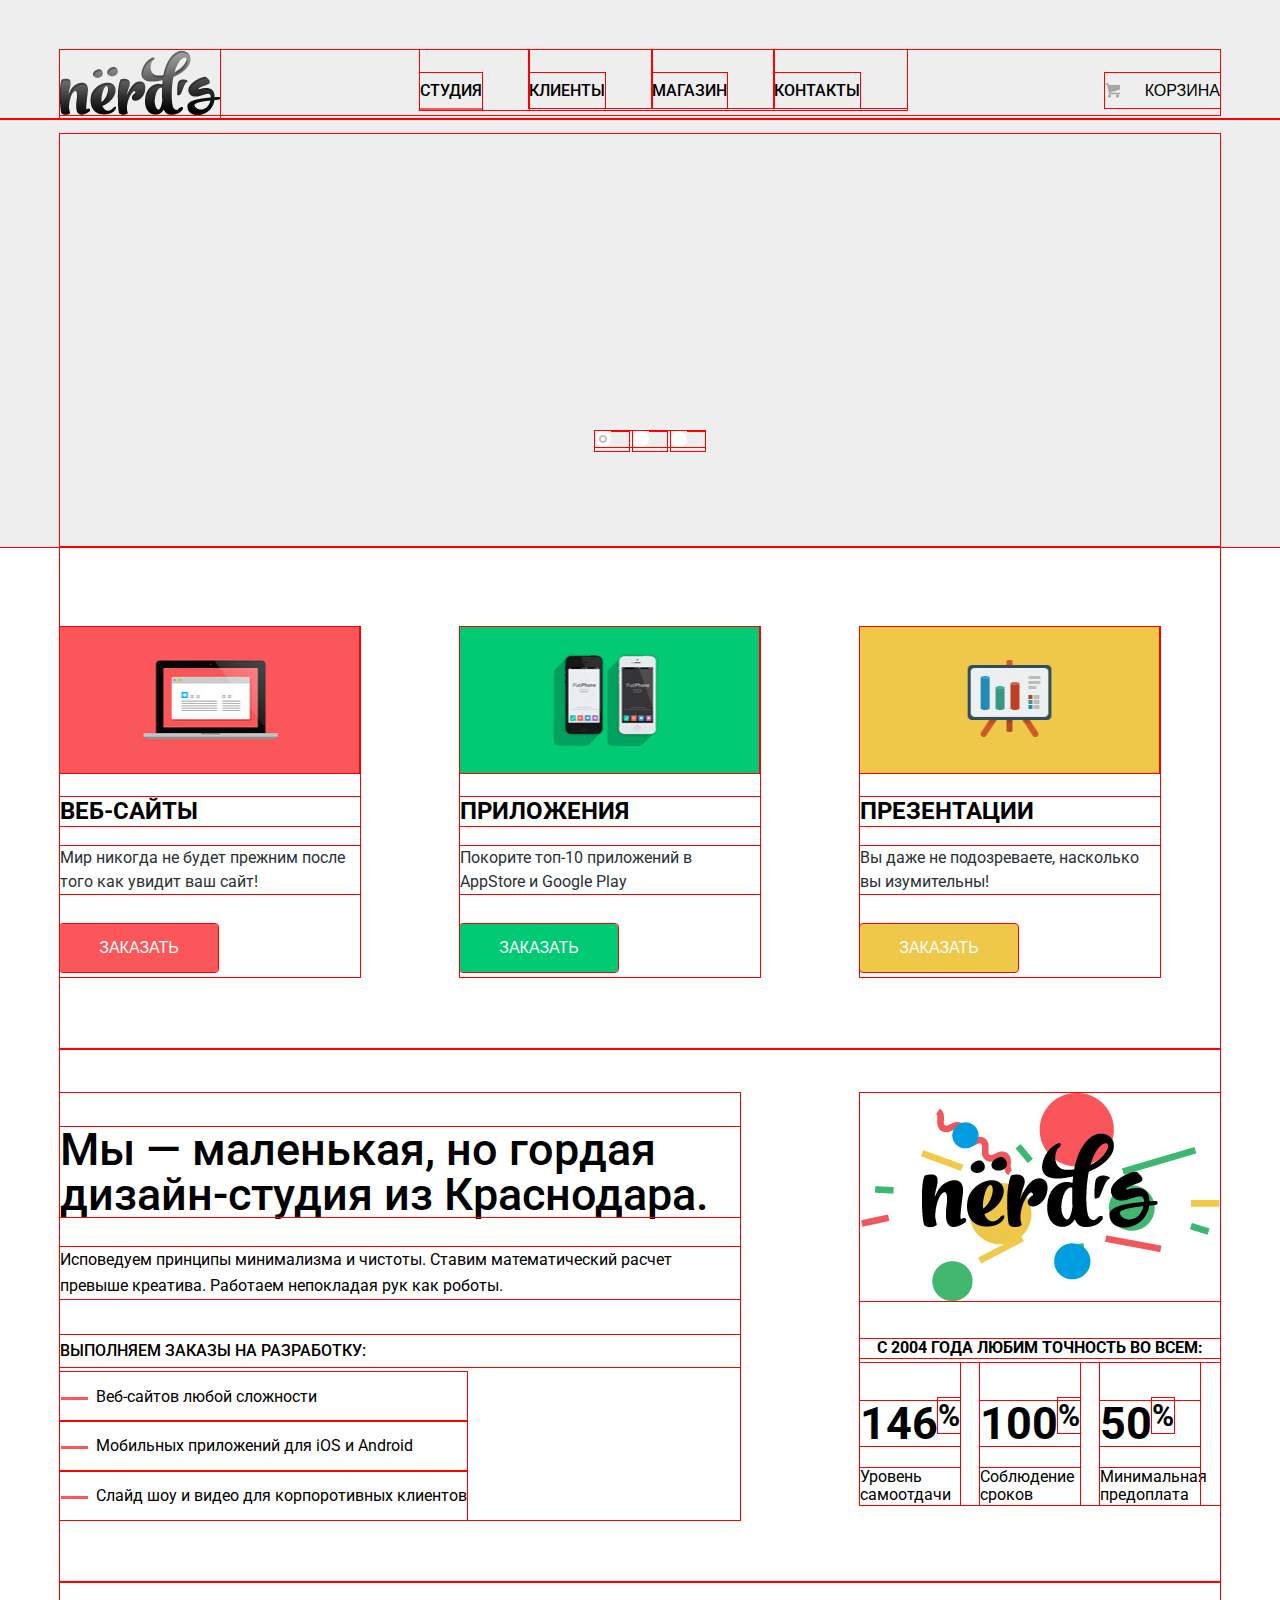
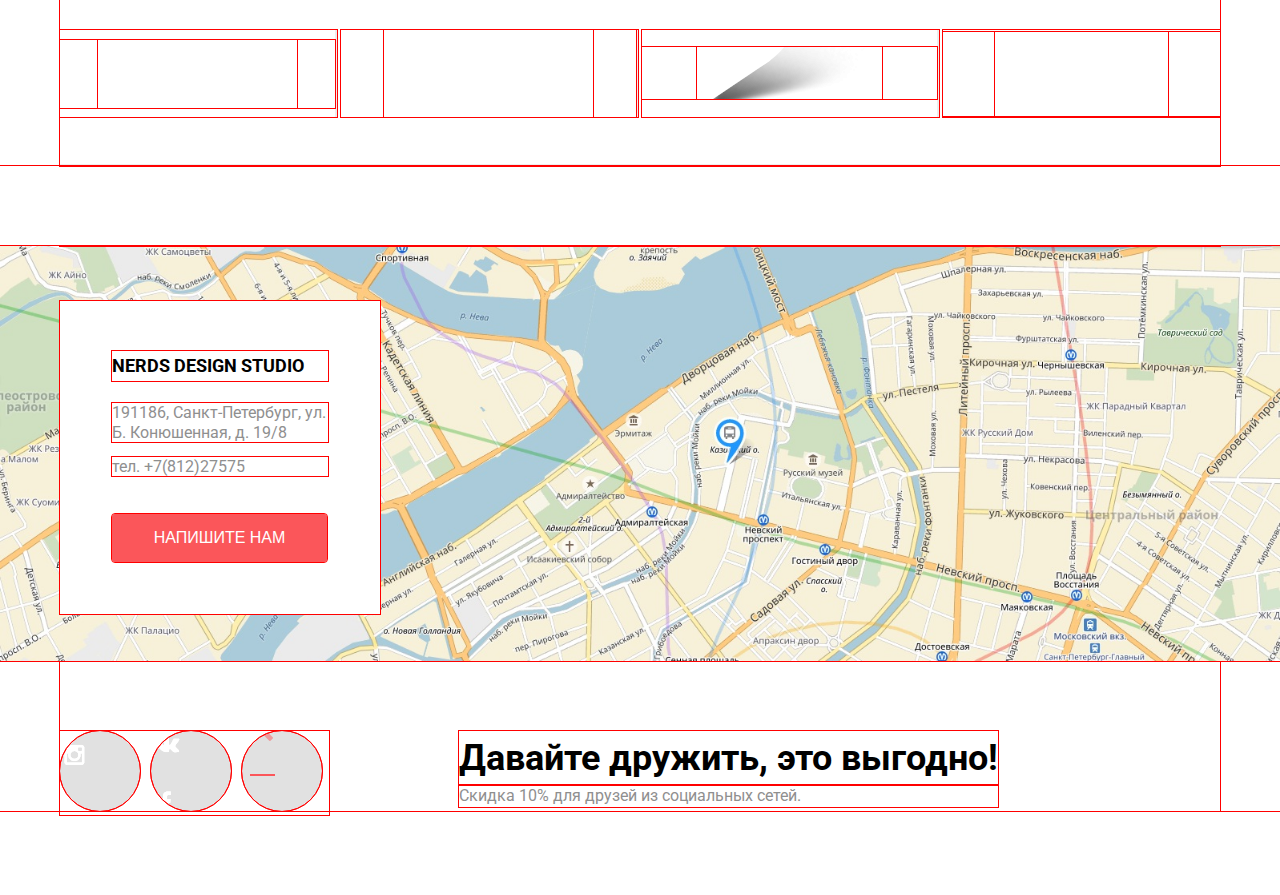
==== commit 922a18e9: "попытка оживить слайдер" ====
--- a/index.html
+++ b/index.html
@@ -28,7 +28,15 @@
 	<main>
 		<section class="bg--grey padding-bottom">
 			<div class="container_all sliders">
-				<div class="slider" id="slide1">
+				<div class="clider_select">
+					<input type="radio" name="slide" id="slide10" checked>
+						<label for="slide10"></label>
+					<input type="radio" name="slide" id="slide20">
+						<label for="slide20"></label>
+					<input type="radio" name="slide" id="slide30">
+						<label for="slide30"></label>						
+				</div>	
+				<div class="slider">
 					<div>
 						<h2>Долго, дорого, скрупулезно.</h2>
 						<p>Математически выверенный дизайн  для вашего сайта или мобильного приложения</p>
@@ -36,7 +44,7 @@
 					</div>
 					<img src="img/slide1.png" width="700" alt="слайд1">
 				</div>
-				<div class="slider" id="slide2">
+				<div class="slider">
 					<div>
 						<h2>Любим математику как никто другой</h2>
 						<p>Никакого креатива, только математические формулы  для расчета идеальных пропорций</p>
@@ -44,7 +52,7 @@
 					</div>
 					<img src="img/slide2.png" width="700" alt="">
 				</div>
-				<div class="slider" id="slide3">
+				<div class="slider">
 					<div>
 						<h2>Только ночь, только хардкор</h2>
 						<p>Работать днем, как все? Мы против этого. Ближе к полуночи работа только начинается</p>
@@ -52,16 +60,7 @@
 					</div>
 					<img src="img/slide3.png" width="700" alt="">
 				</div>
-				<div class="clider_select">
-					<input type="radio" name="slide" id="slide10" checked>
-						<label for="slide10"></label>
-					<input type="radio" name="slide" id="slide20">
-						<label for="slide20"></label>
-					<input type="radio" name="slide" id="slide30">
-						<label for="slide30"></label>
-						
-						
-				</div>				
+							
 			</div>
 		</section>
 		<section class="container_all pad brd--b">
--- a/css/style.css
+++ b/css/style.css
@@ -1510,6 +1510,7 @@
 }
 .slider {
 	width: 100%;
+	display: none;
 }
 .slider div {
 	float: left;
@@ -1519,6 +1520,19 @@
 	display: block;
 	float: left;
 }
-#slide2, #slide3 {
-	display: none;
-}+/* .slider:nth-child(3) {
+	display: block;
+}  */
+.clider_select input:checked + .slider:nth-child(1) {
+	display: block;
+}
+/* 
+.clider_select input:checked {
+	display: block;
+}
+.clider_select input:checked + .slider:nth-child(2) {
+	display: block;
+}
+.clider_select input:checked + .slider:nth-child(2) {
+	display: block;
+}  */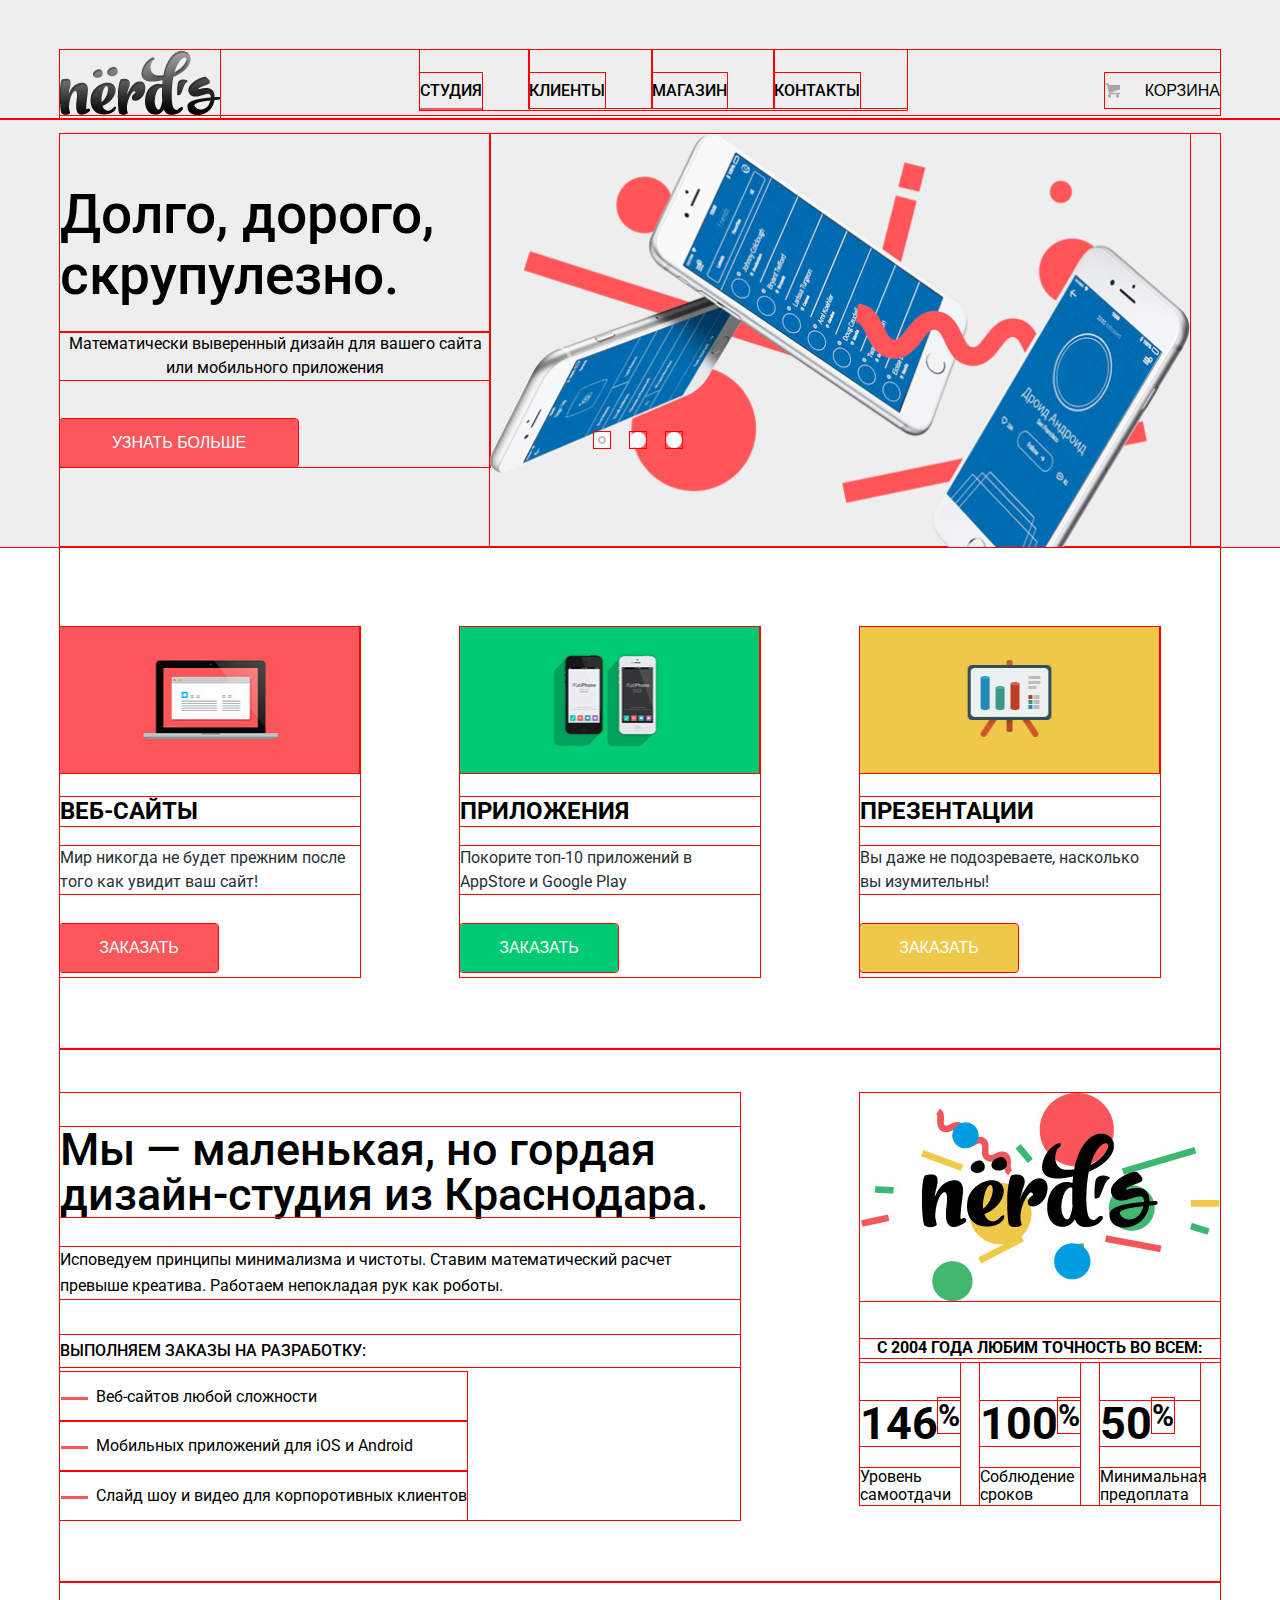
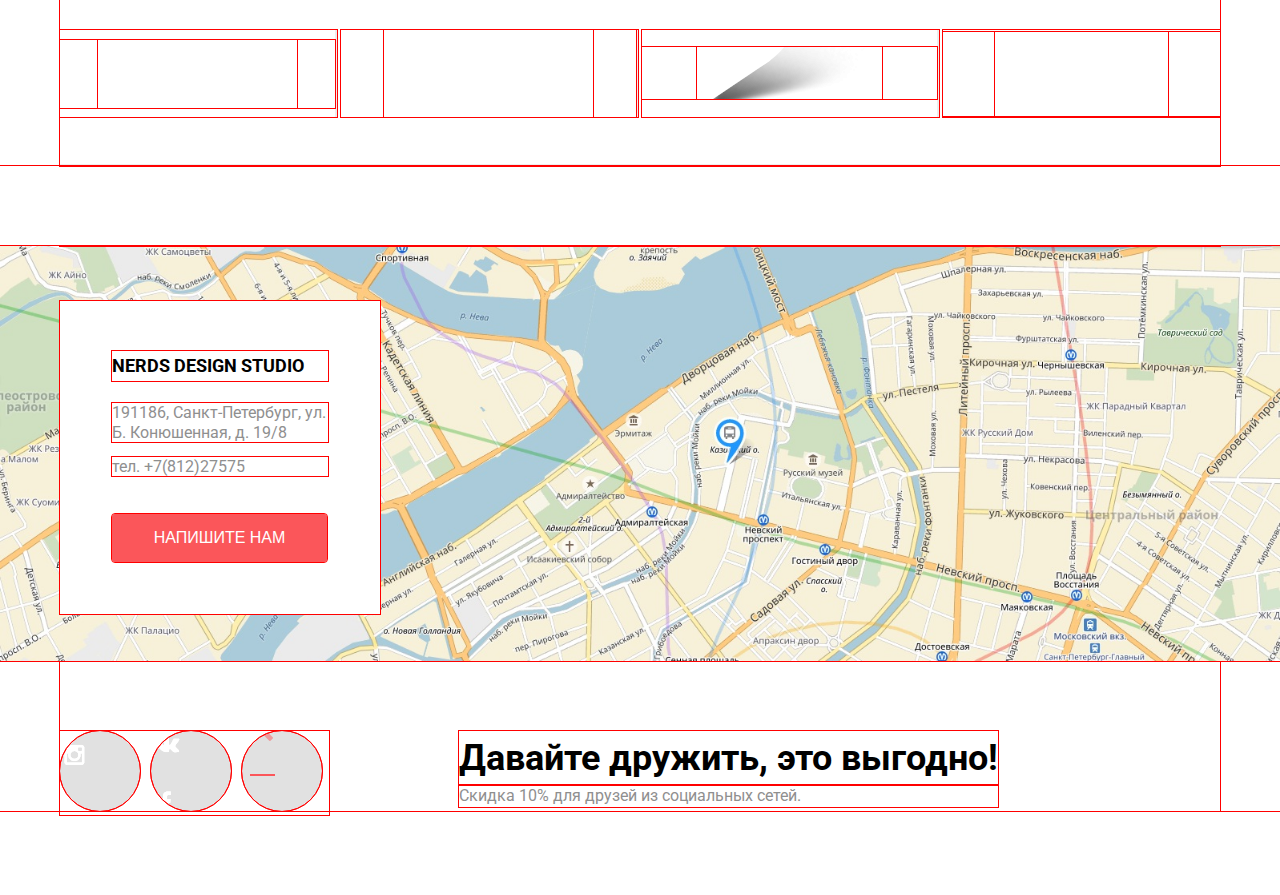
==== commit 315b4473: "замуты с картой" ====
--- a/index.html
+++ b/index.html
@@ -28,14 +28,8 @@
 	<main>
 		<section class="bg--grey padding-bottom">
 			<div class="container_all sliders">
-				<div class="clider_select">
-					<input type="radio" name="slide" id="slide10" checked>
-						<label for="slide10"></label>
-					<input type="radio" name="slide" id="slide20">
-						<label for="slide20"></label>
-					<input type="radio" name="slide" id="slide30">
-						<label for="slide30"></label>						
-				</div>	
+				<input type="radio" name="slide" id="slide10" checked>
+					<label for="slide10"></label>
 				<div class="slider">
 					<div>
 						<h2>Долго, дорого, скрупулезно.</h2>
@@ -44,14 +38,18 @@
 					</div>
 					<img src="img/slide1.png" width="700" alt="слайд1">
 				</div>
+				<input type="radio" name="slide" id="slide20">
+					<label for="slide20"></label>
 				<div class="slider">
 					<div>
-						<h2>Любим математику как никто другой</h2>
+						<h2>Любим математику как <br>никто другой</h2>
 						<p>Никакого креатива, только математические формулы  для расчета идеальных пропорций</p>
 						<button type="button" value="узнать больше">узнать больше</button><!-- подправь кнопку -->
 					</div>
 					<img src="img/slide2.png" width="700" alt="">
 				</div>
+				<input type="radio" name="slide" id="slide30">
+					<label for="slide30"></label>
 				<div class="slider">
 					<div>
 						<h2>Только ночь, только хардкор</h2>
@@ -137,8 +135,8 @@
 			</div>
 		</section>
 		<section class="pad_map">
-			<div class="map">
-			<script type="text/javascript" charset="utf-8" async src="https://api-maps.yandex.ru/services/constructor/1.0/js/?um=constructor%3A9ed2312c40c036fbbef878f5457f4377b45874c42839d3a9cd5196a290306c5a&amp;width=100%25&amp;height=415&amp;lang=ru_RU&amp;scroll=true"></script>
+			<div class="map" id="YMapsID">
+				
 				<div class="container_all">
 					<div class="map_box">
 						<h5>nerds design studio</h5>
@@ -184,6 +182,8 @@
 			<p>Скидка 10% для друзей из социальных сетей.</p>
 		</div>
 	</footer>
+	<script src="https://api-maps.yandex.ru/1.1/index.xml" type="text/javascript"></script>
+	<script src="js/map.js" type="text/javascript"></script>
 	<script src="js/script.js"></script>
 </body>
 </html>--- a/css/style.css
+++ b/css/style.css
@@ -575,6 +575,8 @@
 .sliders {
 	position: relative;
 	min-height: 413px;
+	text-align: center;
+	overflow: hidden;
 }
 .sliders h2 {
 	display: block;
@@ -584,6 +586,7 @@
 	line-height: 1.1;
 	font-weight: 500;
 	font-size: 55px;
+	text-align: left;
 }
 .sliders p {
 	color: black;
@@ -614,19 +617,22 @@
 .sliders button:active {
 	background-color: #d7373b;
 }
-.clider_select {
-	position: absolute;
-	width: 110px;
+.sliders>input + label{
+	display: inline-block;
+	position: relative;
+	z-index: 20;
+	width: 16px;
 	height: 16px;
-	left: 50%;
+	top: 298px;
+	left: 6px;
 	bottom: 100px;
-	margin-left: -45px;
-}
-.clider_select input {
+	margin-right: 16px;
+}
+.sliders input {
 	display: none;
 }
 
-.clider_select label:before {
+.sliders>input + label:before {
 	content: "";
 	position: relative;
 	display: inline-block;
@@ -638,7 +644,7 @@
 	background-color: white;
 	margin-right: 18px;
 }
-.clider_select input:checked + label:before {
+.sliders>input:checked + label:before {
 	background-color: white;
 	background-image: url(../img/active.png);
 	background-position: 1px 1px;
@@ -1432,9 +1438,6 @@
 .market .lot:nth-child(even) {
 	margin-right: 40px;
 }
-/* .mar--r {
-	margin-right: 40px; 
-} */
 .scroll {
 	display: block;
 }
@@ -1510,29 +1513,30 @@
 }
 .slider {
 	width: 100%;
-	display: none;
+	height: 413px;
+	visibility: hidden;
+	position: absolute;
+	top: 0;
 }
 .slider div {
 	float: left;
 	width: 430px;
 }
+.slider:nth-child(6) div {
+	width: 700px;
+	position: absolute;
+}
 .slider > img {
 	display: block;
 	float: left;
 }
-/* .slider:nth-child(3) {
-	display: block;
-}  */
-.clider_select input:checked + .slider:nth-child(1) {
-	display: block;
-}
-/* 
-.clider_select input:checked {
-	display: block;
-}
-.clider_select input:checked + .slider:nth-child(2) {
-	display: block;
-}
-.clider_select input:checked + .slider:nth-child(2) {
-	display: block;
-}  */+.slider:nth-child(6) > img {
+	display: block;
+	float: right;
+}
+.slider:nth-child(6) p {
+	width: 430px;
+}
+.sliders>input:checked + label + .slider {
+	visibility: visible;
+}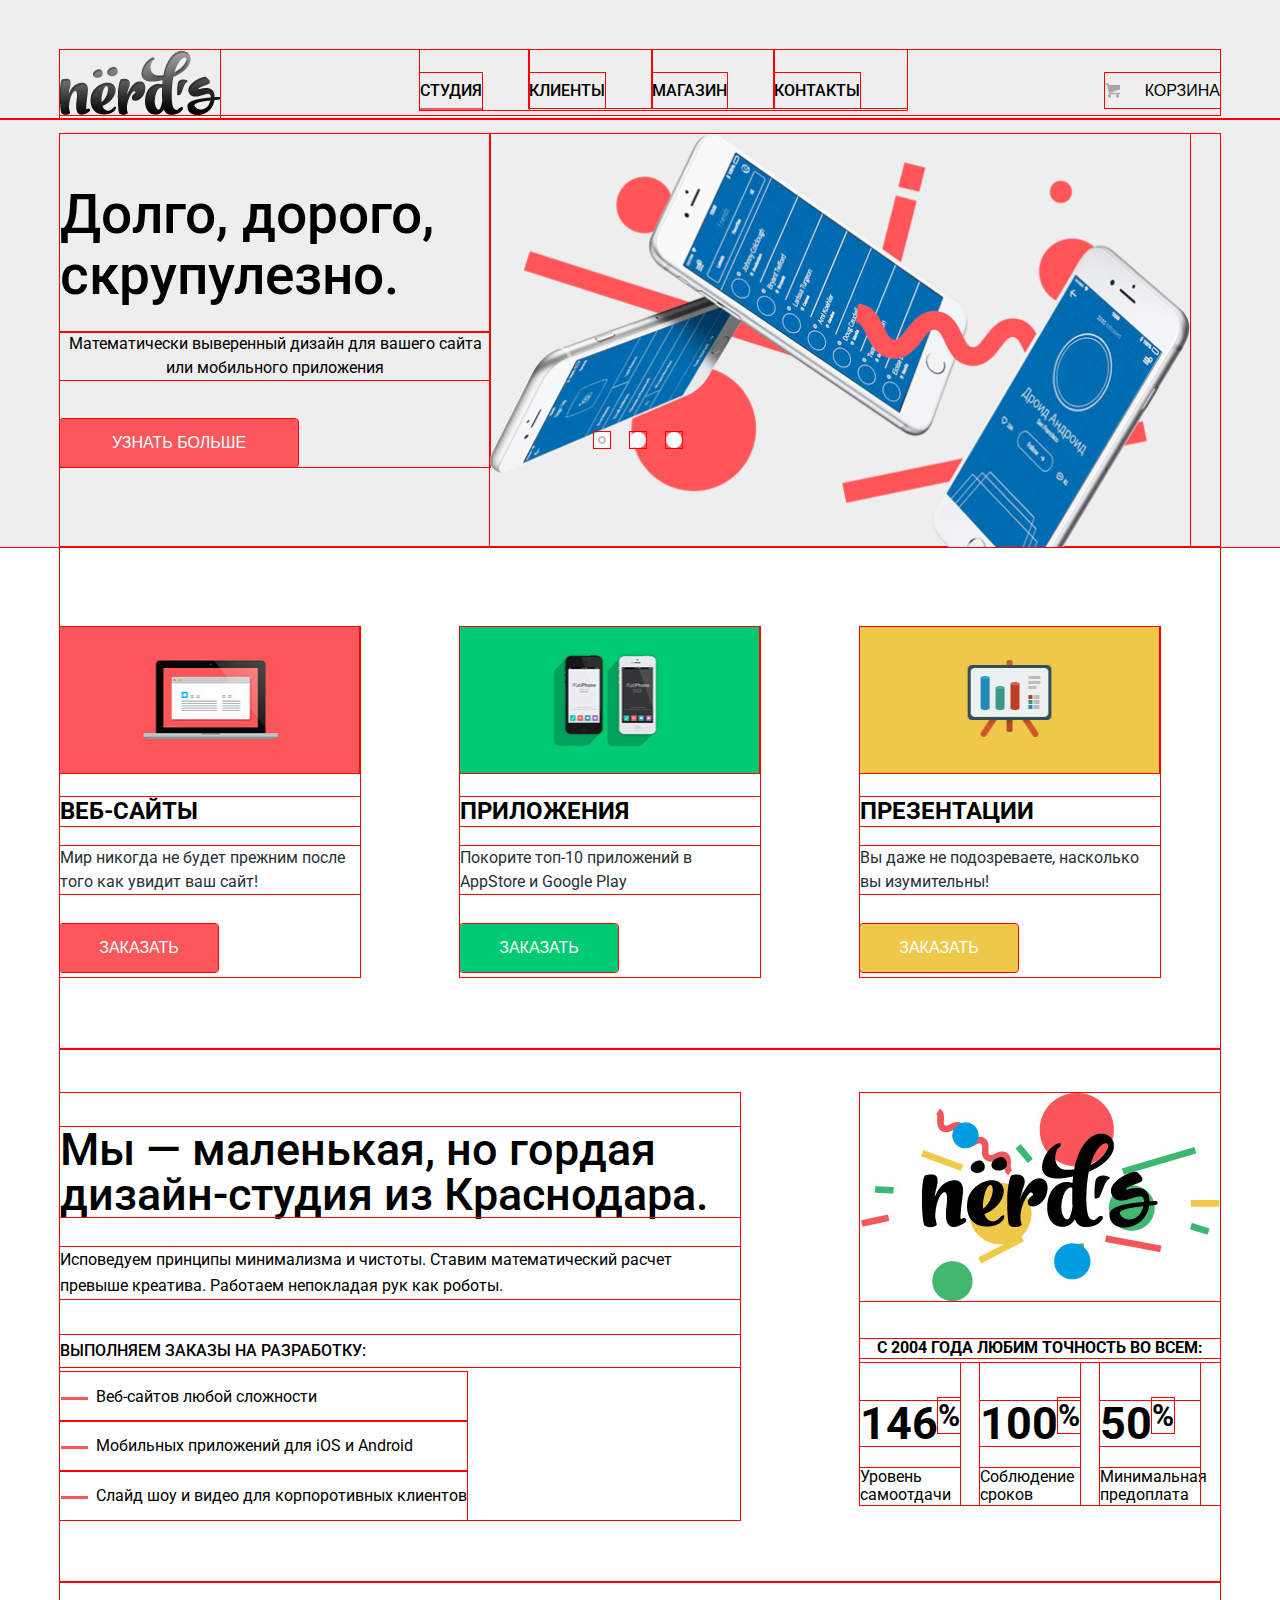
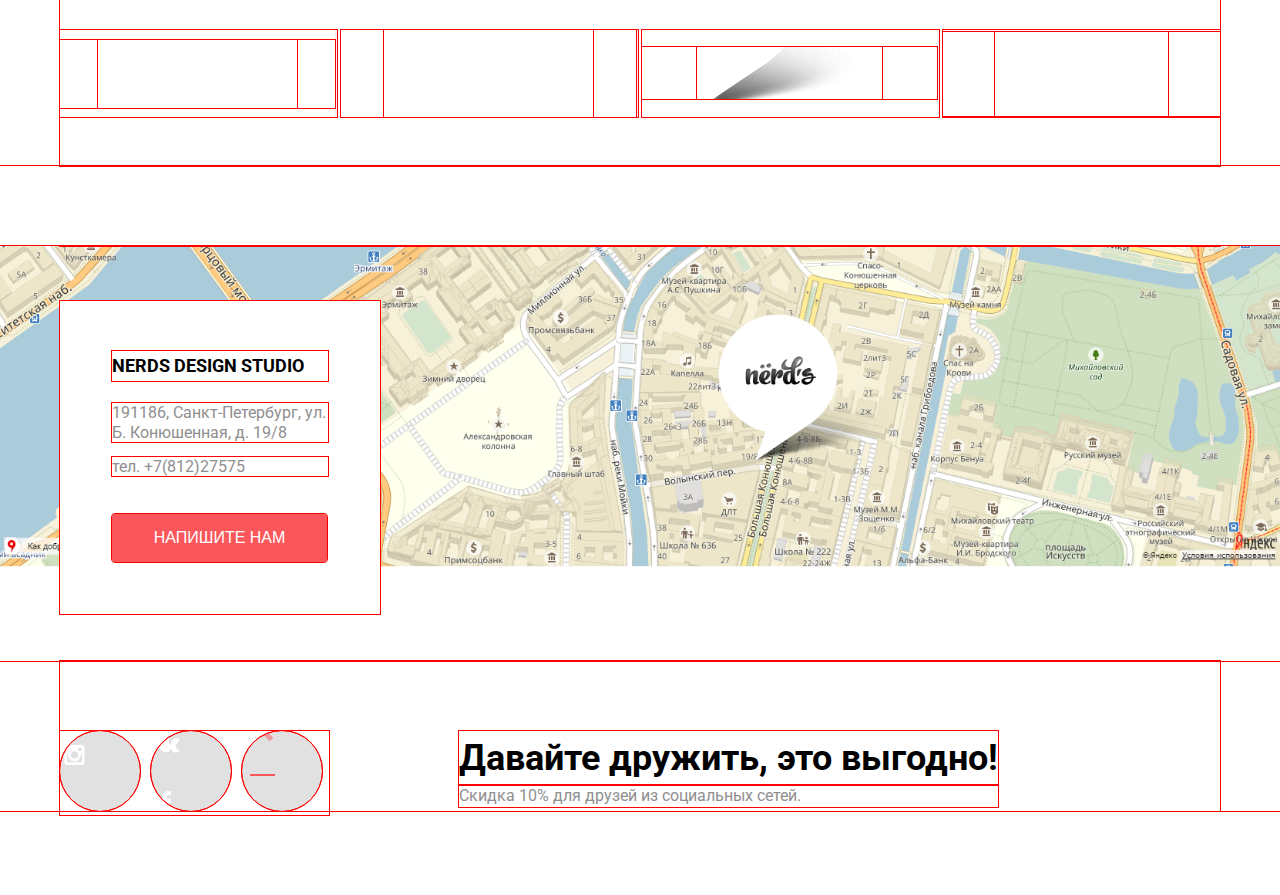
==== commit 263725f7: "сделал балун на яндекс карте" ====
--- a/index.html
+++ b/index.html
@@ -135,7 +135,7 @@
 			</div>
 		</section>
 		<section class="pad_map">
-			<div class="map" id="YMapsID">
+			<div class="map" id="map" style="width: 100%; height: 415px">
 				
 				<div class="container_all">
 					<div class="map_box">
@@ -182,8 +182,8 @@
 			<p>Скидка 10% для друзей из социальных сетей.</p>
 		</div>
 	</footer>
-	<script src="https://api-maps.yandex.ru/1.1/index.xml" type="text/javascript"></script>
-	<script src="js/map.js" type="text/javascript"></script>
-	<script src="js/script.js"></script>
+	<script src="https://api-maps.yandex.ru/2.0-stable/?load=package.standard&lang=ru-RU" type="text/javascript"></script>
+    <script src="js/map.js" type="text/javascript"></script>
+	<script src="js/script.js" ></script>
 </body>
 </html>--- a/css/style.css
+++ b/css/style.css
@@ -870,7 +870,7 @@
 	position: relative;
 	width: 100%;
 	height: 415px;
-	background: url(../img/map.jpg) 0 0 no-repeat;
+	background: url(../img/map.png) 0 0 no-repeat;
 	-webkit-background-size: auto;
 	background-size: 100%;
 }
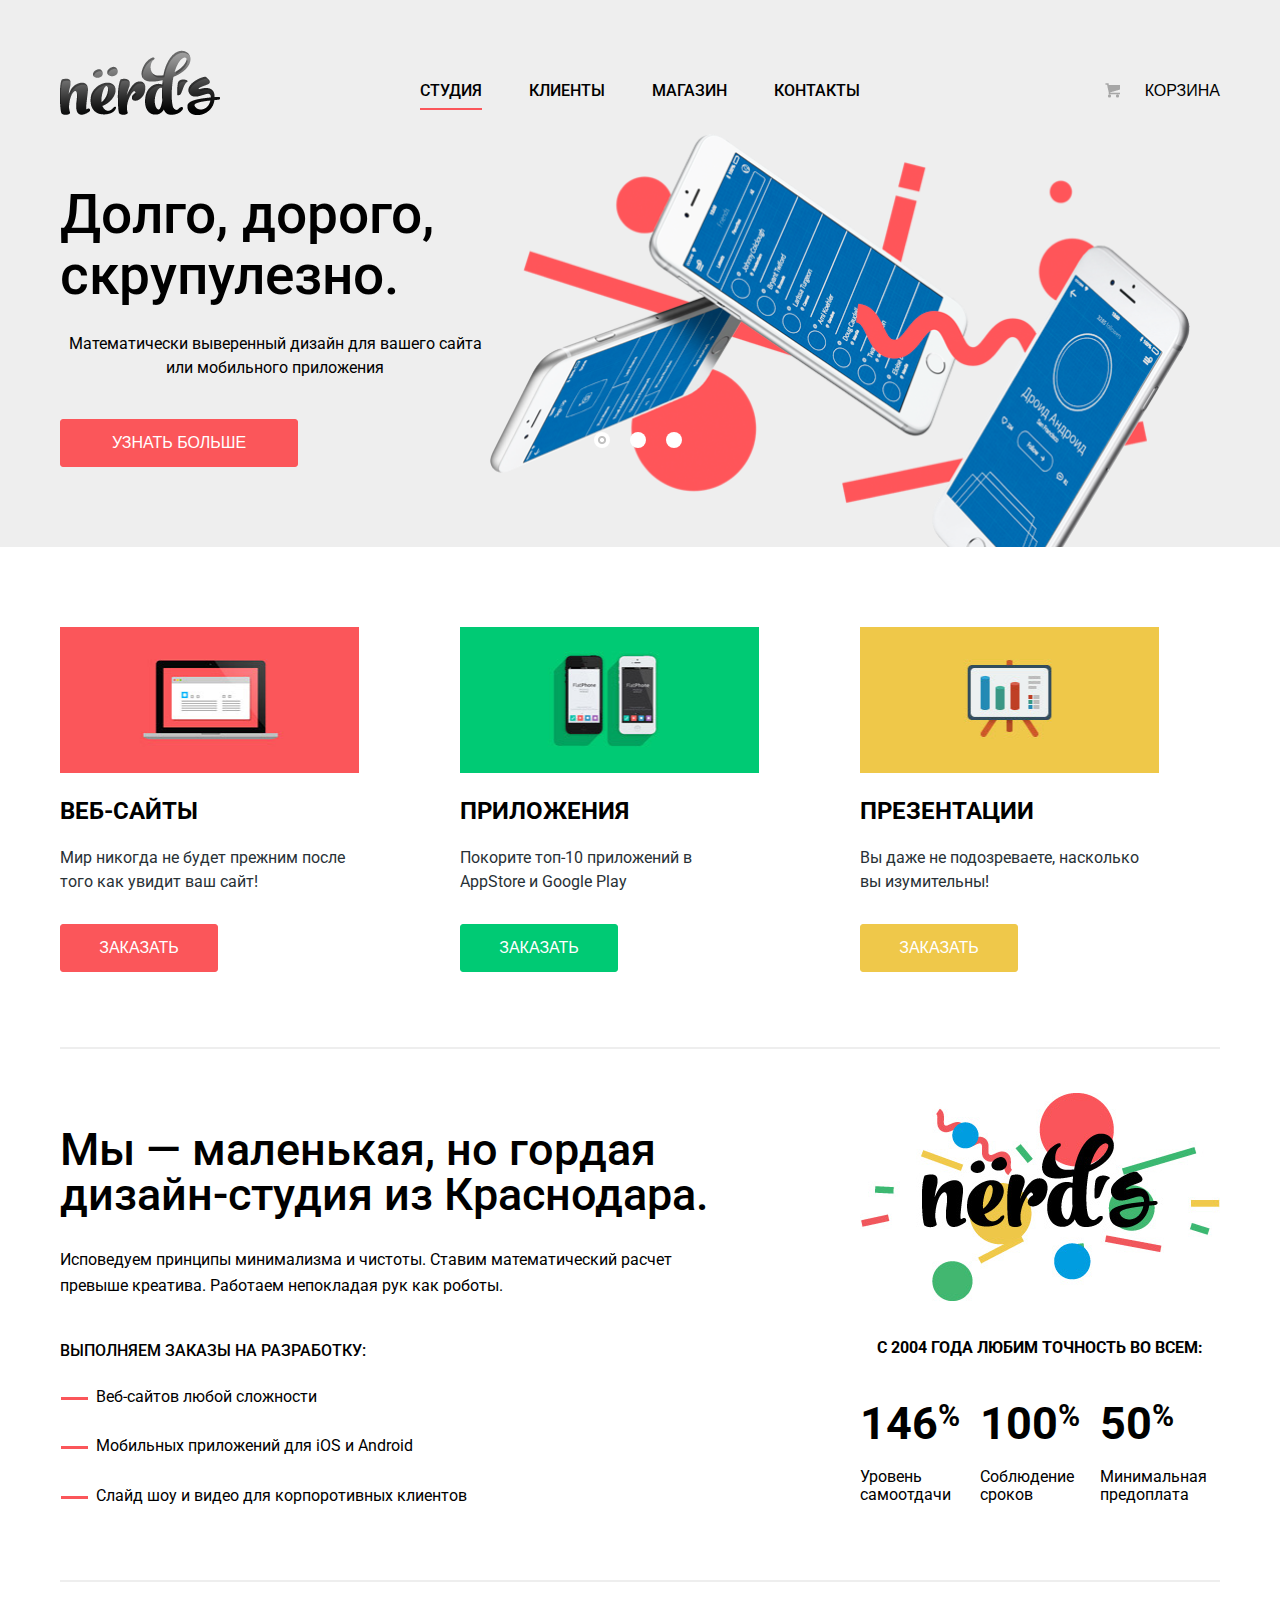
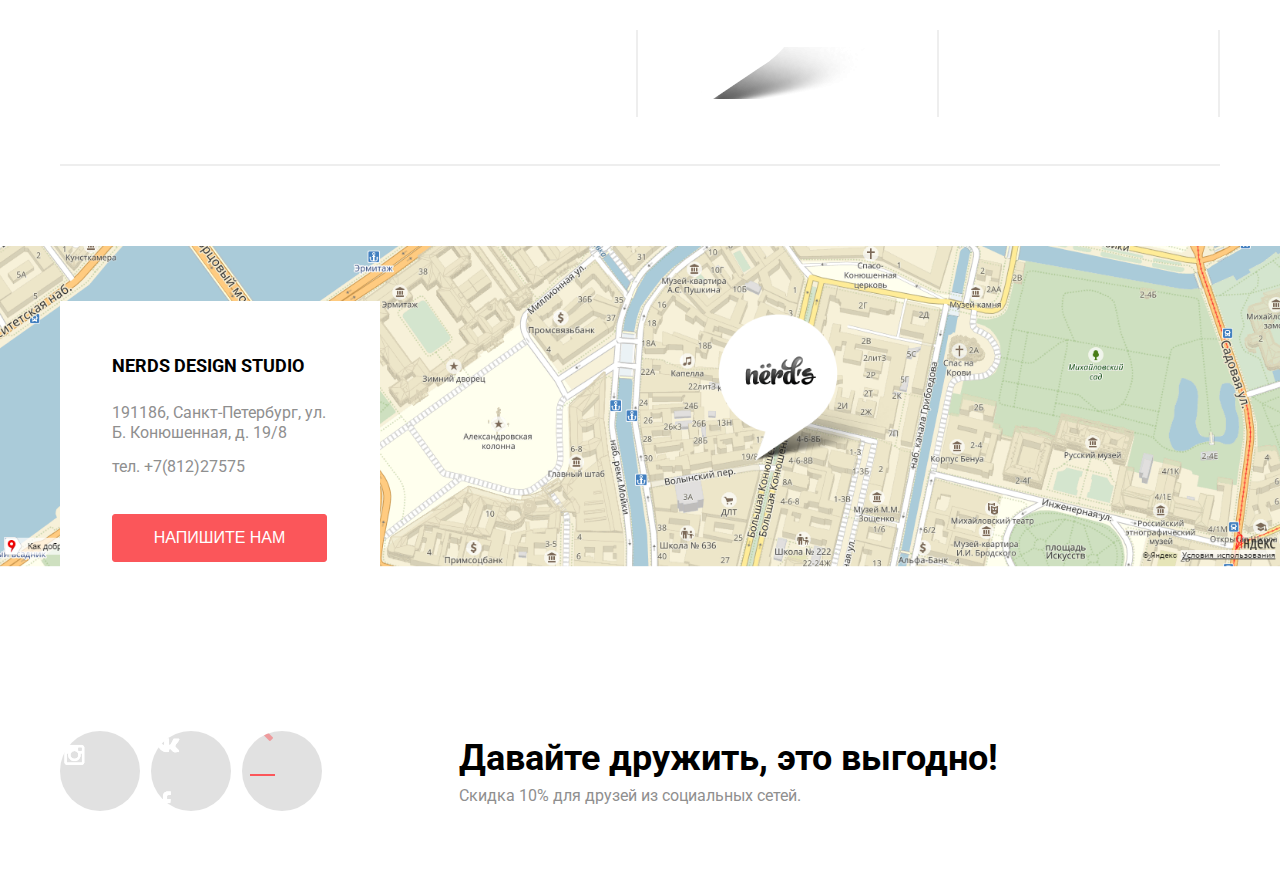
==== commit 8b9356d5: "исправил валидность хтмл, добавил заголовки в секциях" ====
--- a/index.html
+++ b/index.html
@@ -62,6 +62,7 @@
 			</div>
 		</section>
 		<section class="container_all pad brd--b">
+				<h2 class="off">Что мы делаем</h2>
 			<article class="box_work">
 				<img src="img/illustration-1.jpg" alt="сайты" width="299">
 				<h3>веб-сайты</h3>
@@ -112,6 +113,7 @@
 					</div>
 		</section>
 		<section class="container_all log_pad brd--b">
+		<h2 class="off">Наши клиенты</h2>
 			<div class="wraper_akademy">
 				<div class="logo_akademy">
 					<a href="#akademy"></a>
--- a/css/style.css
+++ b/css/style.css
@@ -450,7 +450,6 @@
 	padding: 0;
 	font-family: 'Roboto', sans-serif;
 	box-sizing: border-box;
-	outline: 1px solid red ;
 	}
 body {
 	width: 100%;
@@ -668,7 +667,7 @@
 	color: #283136;
 	font-weight: 400;	
 }
-.box_work:nth-child(3n+3) {
+.box_work:last-child {
 	margin: 0px;
 }
 .btn {
@@ -1175,7 +1174,9 @@
 	height: 115px;
 	margin-bottom: 50px;	
 	vertical-align: top;
-	line-height: 3;
+	line-height: 1.3;
+	text-align: top;
+	padding-top: 20px;
 }
 .mini_textarea,
 .big_textarea {
@@ -1187,6 +1188,21 @@
 	color: #a1a1a1;
 	font-size: 16px;
 	font-weight: 400;
+}
+.close:hover {
+	background-position: -138px -40px ;
+}
+.close:active {
+	background-position: -140px -91px ;
+}
+.mini_textarea:hover,
+.big_textarea:hover {
+	border: 2px solid #b4b9bb;
+}
+.mini_textarea:focus,
+.big_textarea:focus {
+	border: 2px solid #000000;
+	color: #505050;
 }
 .modal.visible {
 	display: block;
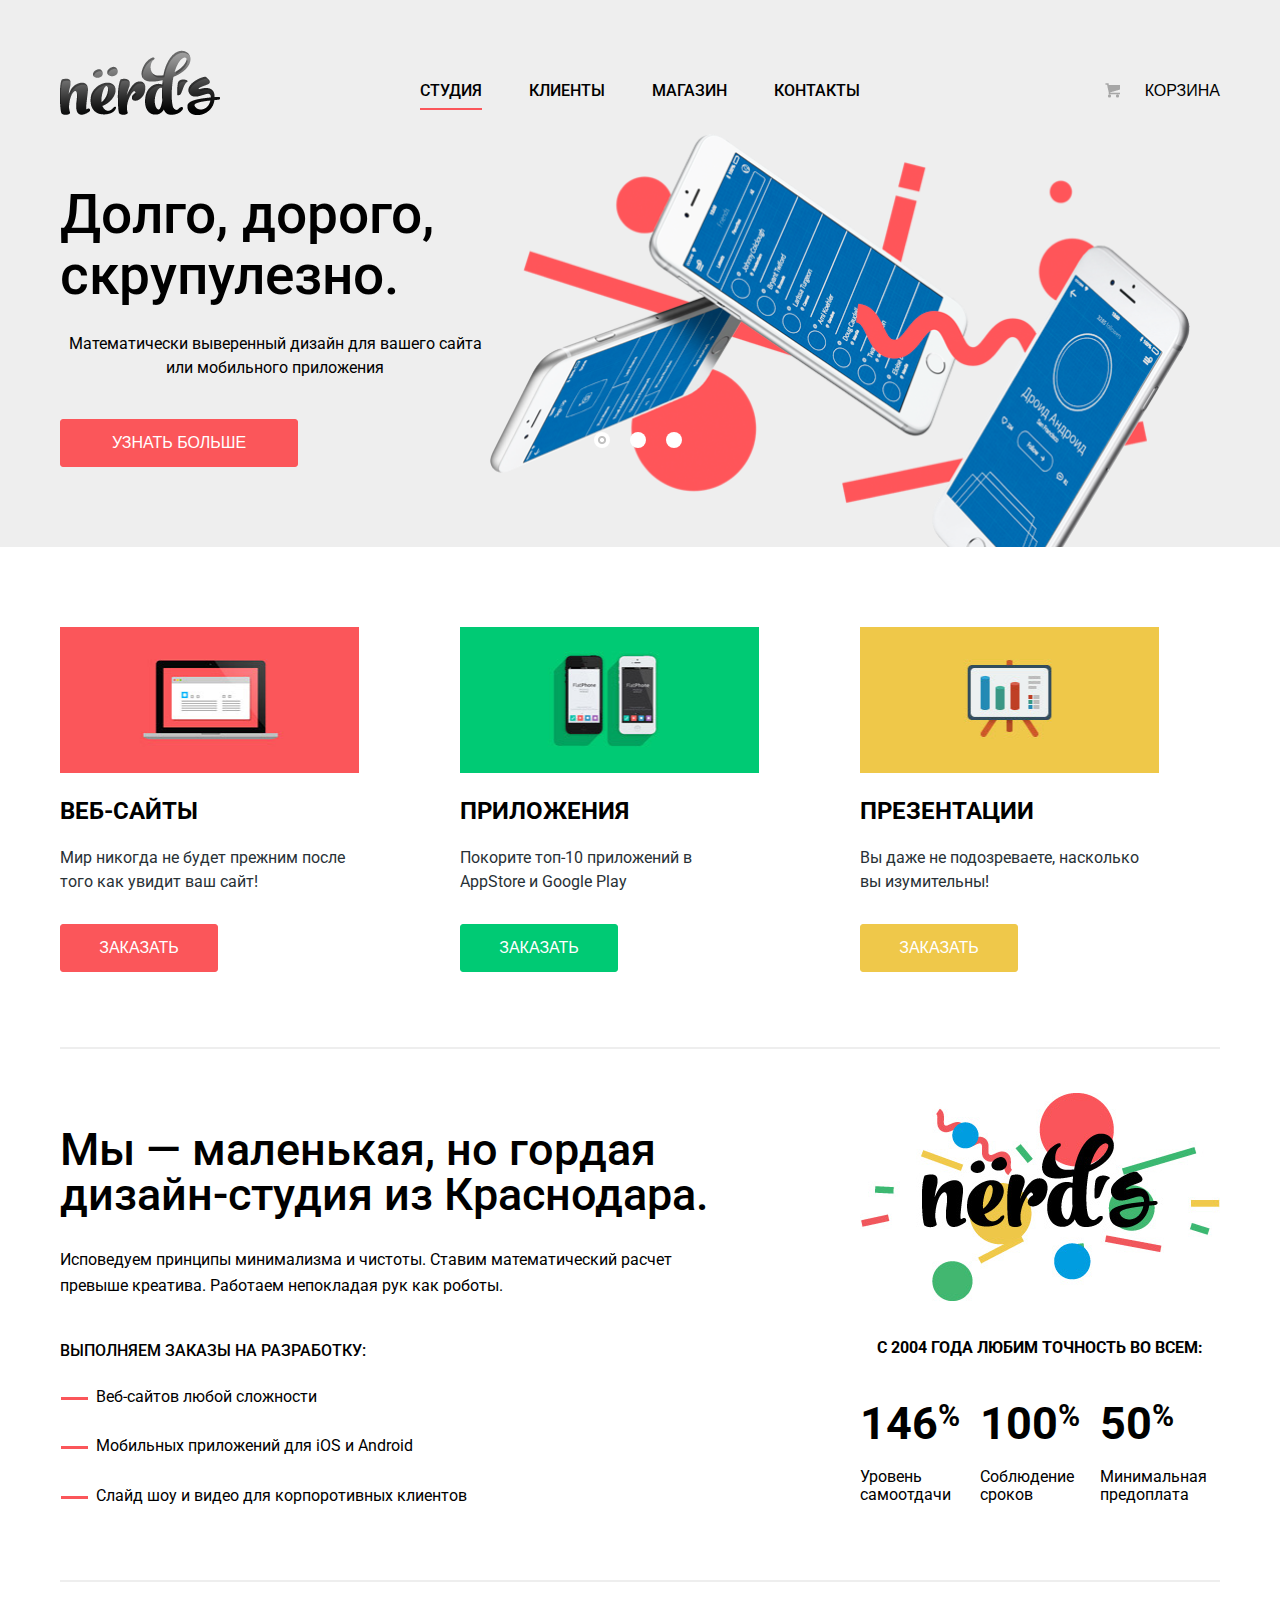
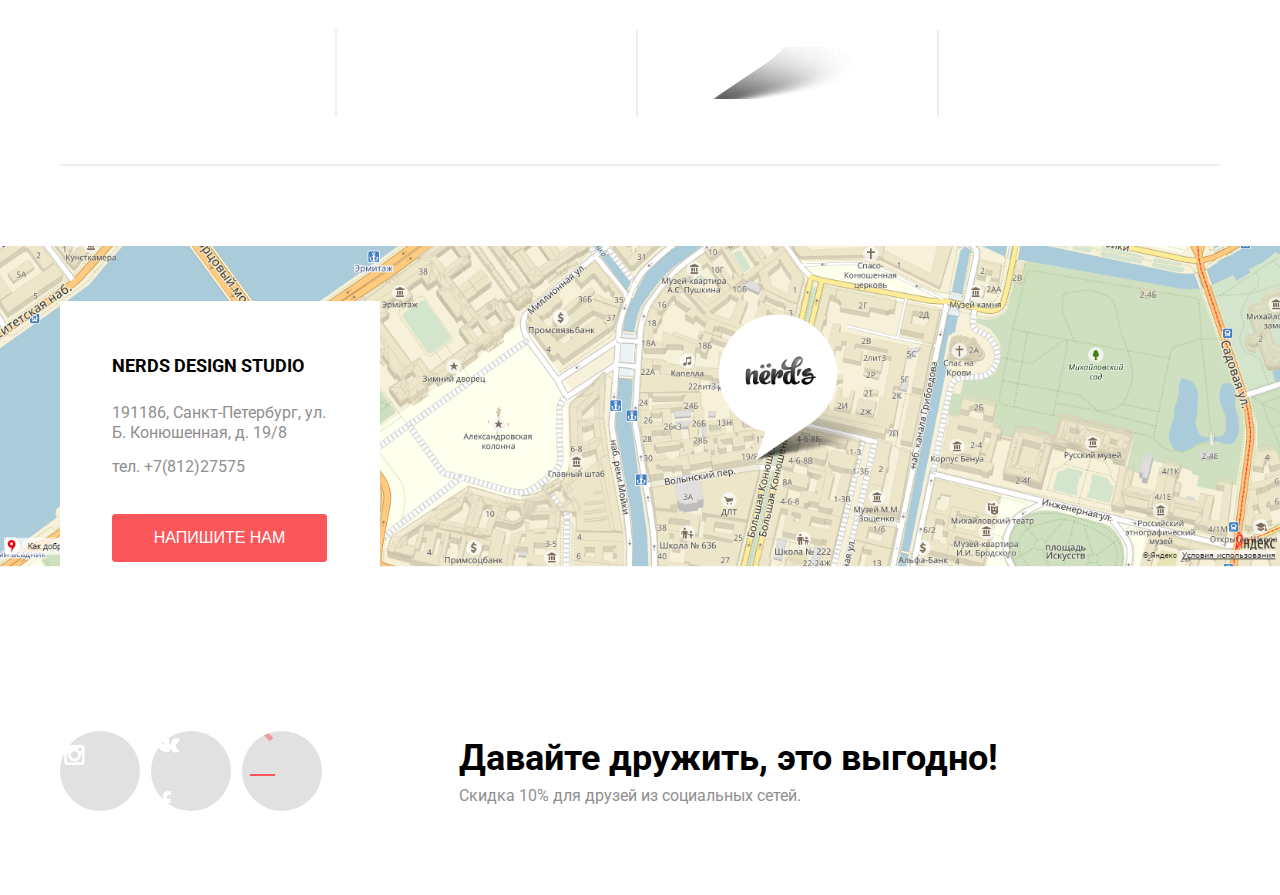
==== commit 696409e8: "сделал минимализмы" ====
--- a/index.html
+++ b/index.html
@@ -2,31 +2,31 @@
 <html lang="ru">
 <head>
 	<meta charset="UTF-8">
-	<link rel="stylesheet" href="css/style.css">
+	<link rel="stylesheet" href="css/minicss.css">
 	<link href="https://fonts.googleapis.com/css?family=Roboto:400,500,700" rel="stylesheet">
 	<title>Nerds</title>
 </head>
 <body>
 	<header class="bg--grey">
 		<div class="container_all">
-			<a href="../index.html" class="logo"><img src="img/logo.png" alt="логотип"></a>
+			<a href="https://stacss.github.io/nerds-site-site" class="logo"><img src="img/logo.png" alt="логотип"></a>
 			<nav>
 				<ul>
 					<li>
-						<a href="#1" class="active_page">студия</a>
+						<a href="https://stacss.github.io/nerds-site-site" class="active_page">студия</a>
 					<li>
-						<a href="#1">клиенты</a>
+						<a href="#clients">клиенты</a>
 					<li>
 						<a href="https://stacss.github.io/nerds-site-site/catalog">магазин</a>
 					<li>
-						<a href="#1">контакты</a>
+						<a href="#adress">контакты</a>
 				</ul>				
 			</nav>
-			<button class="basket">корзина</button> <!-- Внимание тут не сработал font-width -->
+			<button class="basket">корзина</button>
 		</div>
 	</header>
 	<main>
-		<section class="bg--grey padding-bottom">
+		<div class="bg--grey padding-bottom">
 			<div class="container_all sliders">
 				<input type="radio" name="slide" id="slide10" checked>
 					<label for="slide10"></label>
@@ -34,7 +34,7 @@
 					<div>
 						<h2>Долго, дорого, скрупулезно.</h2>
 						<p>Математически выверенный дизайн  для вашего сайта или мобильного приложения</p>
-						<button type="button" value="узнать больше">узнать больше</button><!-- подправь кнопку -->
+						<button type="button" value="узнать больше">узнать больше</button>
 					</div>
 					<img src="img/slide1.png" width="700" alt="слайд1">
 				</div>
@@ -44,7 +44,7 @@
 					<div>
 						<h2>Любим математику как <br>никто другой</h2>
 						<p>Никакого креатива, только математические формулы  для расчета идеальных пропорций</p>
-						<button type="button" value="узнать больше">узнать больше</button><!-- подправь кнопку -->
+						<button type="button" value="узнать больше">узнать больше</button>
 					</div>
 					<img src="img/slide2.png" width="700" alt="">
 				</div>
@@ -54,32 +54,32 @@
 					<div>
 						<h2>Только ночь, только хардкор</h2>
 						<p>Работать днем, как все? Мы против этого. Ближе к полуночи работа только начинается</p>
-						<button type="button" value="узнать больше">узнать больше</button><!-- подправь кнопку -->
+						<button type="button" value="узнать больше">узнать больше</button>
 					</div>
 					<img src="img/slide3.png" width="700" alt="">
 				</div>
 							
 			</div>
-		</section>
+		</div>
 		<section class="container_all pad brd--b">
 				<h2 class="off">Что мы делаем</h2>
 			<article class="box_work">
 				<img src="img/illustration-1.jpg" alt="сайты" width="299">
 				<h3>веб-сайты</h3>
 				<p>Мир никогда не будет прежним после того как увидит ваш сайт!</p>
-				<button type="button" value="заказать" class="btn red">заказать</button><!-- подправь кнопку -->
+				<button type="button" value="заказать" class="btn red">заказать</button>
 			</article>
 			<article class="box_work">
 				<img src="img/illustration-2.jpg" alt="приложения" width="299">
 				<h3>приложения</h3>
 				<p>Покорите топ-10 приложений в AppStore и Google Play</p>
-				<button type="button" value="заказать" class="btn green">заказать</button><!-- подправь кнопку -->
+				<button type="button" value="заказать" class="btn green">заказать</button>
 			</article>
 			<article class="box_work">
 				<img src="img/illustration-3.jpg" alt="презентации" width="299">
 				<h3>презентации</h3>
 				<p>Вы даже не подозреваете,  насколько вы изумительны!</p>
-				<button type="button" value="заказать" class="btn yellow">заказать</button><!-- подправь кнопку -->
+				<button type="button" value="заказать" class="btn yellow">заказать</button>
 			</article>
 		</section>
 		<section class="container_all pad_2 brd--b">
@@ -112,8 +112,7 @@
 						</div>
 					</div>
 		</section>
-		<section class="container_all log_pad brd--b">
-		<h2 class="off">Наши клиенты</h2>
+		<div class="container_all log_pad brd--b" id="clients">
 			<div class="wraper_akademy">
 				<div class="logo_akademy">
 					<a href="#akademy"></a>
@@ -135,8 +134,8 @@
 					<a href="#mishka"></a>
 				</div>
 			</div>
-		</section>
-		<section class="pad_map">
+		</div>
+		<div class="pad_map" id="adress">
 			<div class="map" id="map" style="width: 100%; height: 415px">
 				
 				<div class="container_all">
@@ -165,7 +164,7 @@
 					
 				</div>
 			</div>
-		</section>
+		</div>
 	</main>
 	<footer class="container_all pad_foot mar--b">
 		<div class="wrapper_soc mar--b">
--- a/css/minicss.css
+++ b/css/minicss.css
@@ -0,0 +1 @@
+/*! normalize.css v7.0.0 | MIT License | github.com/necolas/normalize.css */button,hr,input{overflow:visible}progress,sub,sup{vertical-align:baseline}*,body{margin:0}*,legend{padding:0}article,aside,details,figcaption,figure,footer,header,main,menu,nav,section,ul{display:block}mark,ul a{color:#000}legend,nav:after{display:table}.claerfix:after,header:after,nav:after,section:after{clear:both;content:""}.sliders,.sliders>input+label,.studio ul li,nav,sub,sup{position:relative}.studio ul li,ul li{list-style-type:none}.sliders>input+label:before,.studio ul li:before,nav:after{content:""}html{line-height:1.15;-ms-text-size-adjust:100%;-webkit-text-size-adjust:100%}body{width:100%}audio,canvas,nav,nav a,progress,ul li,video{display:inline-block}h1{font-size:2em;margin:.67em 0}figure{margin:1em 40px}hr{-webkit-box-sizing:content-box;box-sizing:content-box;height:0}code,kbd,pre,samp{font-family:monospace,monospace;font-size:1em}a{background-color:transparent;-webkit-text-decoration-skip:objects}abbr[title]{border-bottom:none;text-decoration:underline;text-decoration:underline dotted}.map_box a,nav a,ul a{text-decoration:none}b,strong{font-weight:bolder}dfn{font-style:italic}mark{background-color:#ff0}small{font-size:80%}sub,sup{font-size:75%;line-height:0}sub{bottom:-.25em}sup{top:-.5em}audio:not([controls]){display:none;height:0}img{border-style:none}svg:not(:root){overflow:hidden}button,input,optgroup,select,textarea{font-family:sans-serif;font-size:100%;line-height:1.15;margin:0}button,select{text-transform:none}[type=reset],[type=submit],button,html [type=button]{-webkit-appearance:button}[type=button]::-moz-focus-inner,[type=reset]::-moz-focus-inner,[type=submit]::-moz-focus-inner,button::-moz-focus-inner{border-style:none;padding:0}[type=button]:-moz-focusring,[type=reset]:-moz-focusring,[type=submit]:-moz-focusring,button:-moz-focusring{outline:ButtonText dotted 1px}fieldset{padding:.35em .75em .625em}legend{-webkit-box-sizing:border-box;box-sizing:border-box;color:inherit;max-width:100%;white-space:normal}.big_textarea,.lot,.statistics span,nav a,ul li{vertical-align:top}textarea{overflow:auto}[type=checkbox],[type=radio]{-webkit-box-sizing:border-box;box-sizing:border-box;padding:0}[type=number]::-webkit-inner-spin-button,[type=number]::-webkit-outer-spin-button{height:auto}[type=search]{-webkit-appearance:textfield;outline-offset:-2px}[type=search]::-webkit-search-cancel-button,[type=search]::-webkit-search-decoration{-webkit-appearance:none}::-webkit-file-upload-button{-webkit-appearance:button;font:inherit}summary{display:list-item}[hidden],template{display:none}*{font-family:Roboto,sans-serif;-webkit-box-sizing:border-box;box-sizing:border-box}.basket,nav a{margin-top:23px;line-height:2.2;font-weight:500;text-transform:uppercase}.sliders h2,header{padding-top:50px}ul{float:left}.basket:hover,nav a:hover,ul a:hover{color:#fb565a}nav a:active,ul a:active{color:#a6a6a6}nav{margin-left:200px}nav a{color:#000;margin-right:47px}.basket:active{color:#a6a6a6}.active_page{border-bottom:2px solid #fb565a}.basket{display:inline-block;float:right;text-align:right;width:115px;height:35px;color:#000;font-size:16px;background:url(../img/cart-icon.png) 0 10px no-repeat;border:none}.logo,li{display:block}.logo{float:left;width:160px}li{text-transform:uppercase;line-height:1.875;font-weight:500}.bg--grey{background-color:#eee}header img{margin-right:200px}header img:hover{opacity:.8}header img:active{opacity:.3}.claerfix:after,header:after,section:after{display:table}.container_all{width:1160px;margin:0 auto}.sliders{min-height:413px;text-align:center;overflow:hidden}.sliders h2{display:block;padding-bottom:27px;color:#000;line-height:1.1;font-weight:500;font-size:55px;text-align:left}.sliders p{color:#000;line-height:1.5;font-weight:400;font-size:16px}.sliders button{display:block;margin-top:39px;width:238px;height:48px;color:#fff;font-size:16px;line-height:1.125;font-weight:500;text-transform:uppercase;background-color:#fb565a;border:1px solid #fb565a;border-radius:3px}.sliders button:hover{background-color:#e74246}.sliders button:active{background-color:#d7373b}.sliders>input+label{display:inline-block;z-index:20;width:16px;height:16px;top:298px;left:6px;bottom:100px;margin-right:16px}.sliders input{display:none}.sliders>input+label:before{position:relative;display:inline-block;width:16px;height:16px;border-radius:50%;background-color:#fff;margin-right:18px}.sliders>input:checked+label:before{background-color:#fff;background-image:url(../img/active.png);background-position:1px 1px}.box_work{width:300px;min-height:350px;margin:0 100px 0 0;float:left}.box_work>h3{display:block;margin-top:20px;margin-bottom:20px;text-transform:uppercase;line-height:1.2;font-weight:700;font-size:24px}.box_work>p{line-height:1.5;color:#283136;font-weight:400}.btn,.studio h2{font-weight:500}.box_work:last-child{margin:0}.btn{width:158px;height:48px;margin-top:30px;color:#fff;text-transform:uppercase;font-size:16px;line-height:1.2;border:1px solid #000;border-radius:3px;-webkit-appearance:none;-moz-appearance:none;appearance:none}.red{background-color:#fb565a;border-color:#fb565a}.red:hover{background-color:#e74246;color:#fff;border-color:#e74246}.red:active{background-color:#d7373b;color:#e06366;border-color:#d7373b}.green{background-color:#00ca74;border-color:#00ca74}.green:hover{background-color:#00bc6c;color:#fff;border-color:#00bc6c}.green:active{background-color:#00aa62;color:#4dc491;border-color:#00aa62}.yellow{background-color:#efc84a;border-color:#efc84a}.yellow:hover{background-color:#eab534;color:#fff;border-color:#eab534}.yellow:active{background-color:#e5a722;color:#ecc060;border-color:#e5a722}.wrapper{border-top:3px solid #eee;border-bottom:3px solid #eee}.studio{width:680px;height:auto;float:left;margin-right:60px}.studio h2{display:block;margin:34px 0 30px;font-size:45px;line-height:1;color:#000}.statistics strong,.studio p,.studio strong{display:block;font-size:16px}.studio p{margin-bottom:36px;line-height:1.6;font-weight:400}.studio strong{margin-bottom:5px;line-height:2;font-weight:500;text-transform:uppercase}.studio ul,.studio ul li{font-weight:400}.studio ul li{display:block;padding-left:36px;text-transform:none;line-height:3.1}.btn_modal,.map_box h5,.navigation h3,.setting,.setting>button,.statistics strong{text-transform:uppercase}.studio ul li:before{position:absolute;width:27px;height:3px;background-color:#fb565a;top:25px;left:1px}.market{width:760px;float:right}.slogan,.statistics,.wrapper_soc{float:left}.statistics>img{display:block;margin:0 auto}.statistics strong{margin:38px auto 5px;font-weight:700;text-align:center}.percent:after,.statistics:after{content:"";display:table;clear:both}.statistics{width:360px;margin-left:60px}.percent{margin:0 auto}.percent>div{width:100px;float:left;margin:0 20px 0 0}.map_box h5,.percent>div>strong{margin-bottom:22px;font-weight:700}.percent>div>strong{text-align:left;font-size:45px;line-height:1}.statistics span{font-size:30px;line-height:1}.log_pad{padding:48px 0 42px}.pad{padding:80px 0 70px}.pad_2{padding:44px 0 60px}.pad_map{padding:80px 0 0}.pad_foot{padding:70px 0 80px}.pad_head_catalog{padding:74px 0 106px}.padding-bottom{padding:15px 0 0}.pad_market{padding:60px 0 80px}.map{position:relative;width:100%;height:415px;background:url(../img/map.png) no-repeat;background-size:100%}.map_box,.modal{position:absolute}.vk-icon,.vk-icon>a{background-position:-11px -207px}.map_box{top:55px;width:320px;height:auto;z-index:10;padding:50px 52px 52px;background-color:#fff}.map_box h5{display:block;font-size:18px;line-height:1.7}.map_box a,.map_box p{color:#8f8f8f;line-height:1.2;font-weight:400;font-size:16px}.map_box p{margin-bottom:15px}.map_box a{display:block;margin-bottom:38px}.btn_modal{display:block;width:215px;height:48px;color:#fff;font-size:16px;line-height:1.125;font-weight:500;background-color:#fb565a;border:1px solid #fb565a;border-radius:3px}.btn--long{width:260px}.btn_modal:hover{background-color:#e74246}.btn_modal:active{background-color:#d7373b}.social{display:inline-block;width:80px;height:80px;border-radius:50%;background-color:#e1e1e1;margin-right:7px;background-image:url(../img/sprites.png)}.social:active{background-image:none;background-color:#d7373b}.fb-icon>a,.insta-icon>a,.vk-icon>a{width:100%;height:100%;border-radius:50%;background-image:url(../img/sprites.png);display:block}.fb-icon,.fb-icon>a{background-position:-11px -110px}.vk-icon>a:hover{background-color:#e74246}.vk-icon>a:active{background-color:#d7373b;opacity:.2}.insta-icon,.insta-icon>a{background-position:-5px -507px}.fb-icon>a:hover{background-color:#e74246}.fb-icon>a:active{background-color:#d7373b;opacity:.2}.insta-icon>a:hover{background-color:#e74246}.insta-icon>a:active{background-color:#d7373b;opacity:.2}.slogan{margin-left:130px}.slogan>h5{display:block;font-size:36px;line-height:1.5;font-weight:700}.wraper_akademy,.wraper_pink{height:87px;display:inline-block;margin:0 auto}.slogan>p{font-size:16px;color:#8f8f8f;line-height:1.4;font-weight:400}.brd--b{border-bottom:2px solid #eee}.wraper_akademy{width:277px;border-right:2px solid #eee}.container_all>.wraper_akademy:nth-child(even){border-right:none}.wraper_pink{width:297px;border-right:2px solid #eee}.logo_akademy>a{display:block;width:199px;height:68px;margin:10px auto;background:url(../img/sprites.png) -227px -213px no-repeat}.logo_akademy>a:hover{background-position:-226px -22px}.logo_akademy>a:active{background-position:-227px -118px}.logo_borodinsky>a{display:block;width:209px;height:87px;margin:0 auto;background:url(../img/sprites.png) -367px -560px no-repeat}.logo_borodinsky>a:hover{background-position:-620px -459px}.logo_borodinsky>a:active{background-position:-623px -557px}.logo_pink>a{display:block;width:185px;height:52px;margin:17px auto;background:url(../img/sprites.png) -454px -375px no-repeat}.logo_pink>a:hover{background-position:-458px -172px}.logo_pink>a:active{background-position:-455px -271px}.logo_mishka>a{display:block;width:173px;height:84px;margin:2px auto;background:url(../img/sprites.png) -671px -363px no-repeat}.logo_mishka>a:hover{background-position:-666px -158px}.logo_mishka>a:active{background-position:-667px -262px}.mar--b{margin-bottom:80px}.modal{top:-100px;left:50%;margin-left:-480px;display:none;width:960px;padding:80px 100px;background:#fff;-webkit-box-shadow:0 20px 40px rgba(0,0,0,.8);box-shadow:0 20px 40px rgba(0,0,0,.8)}.checkbox label:before,.radio label:before{content:'';left:0}.close,.modal div,.modal h2{display:inline-block}.modal h2{width:500px;font-size:45px;line-height:1;font-weight:700;margin-bottom:50px;text-align:left}.modal div{margin-bottom:40px}.modal>div:nth-child(3){margin-right:36px}.modal h3{font-size:16px;font-weight:700;line-height:1.1;margin-bottom:15px}.close{float:right;width:21px;height:21px;background-image:url(../img/sprites.png);background-position:-140px -139px}.navigation h3,.setting{float:left}.mini_textarea{width:360px;height:50px}.big_textarea{width:760px;height:115px;margin-bottom:50px;line-height:1.3;text-align:top;padding-top:20px}.big_textarea,.mini_textarea{padding-left:20px;border:2px solid #d7dcde;border-radius:3px;color:#a1a1a1;font-size:16px;font-weight:400}.close:hover{background-position:-138px -40px}.close:active{background-position:-140px -91px}.big_textarea:hover,.mini_textarea:hover{border:2px solid #b4b9bb}.big_textarea:focus,.mini_textarea:focus{border:2px solid #000;color:#505050}.modal.visible{display:block;z-index:10}.off{display:none}.market_h{display:block;margin:0 auto;text-align:center;font-size:55px;line-height:1;font-weight:500}.checkbox h4,.radio h4{display:block;font-size:16px;font-weight:500}.setting{display:block;width:260px;margin-right:140px}.navigation h3,.setting{text-align:left}.price{width:260px;height:208px;-webkit-box-sizing:border box;box-sizing:border box;border:1px solid #000}.radio{margin-top:60px}.radio h4{line-height:1.25;margin-bottom:20px}.checkbox h4{line-height:1.25;margin-bottom:20px;margin-top:50px}.checkbox label,.radio label{font-weight:400;line-height:1.25;color:#363f43;text-transform:none;margin-bottom:20px;padding-left:35px;display:block;font-size:16px}.radio label{position:relative}.radio label:before{position:absolute;top:-2px;width:25px;height:25px;background:url(../img/sprites.png) -236px -438px no-repeat}.radio label:hover:before{background-position:-235px -335px}.radio input:checked+label:before{background-position:-138px -587px}.radio input:checked+label:hover:before{background-position:-137px -489px}.checkbox label{position:relative}.setting>button{display:block;margin-top:45px;width:260px;height:48px;color:#000;font-size:16px;line-height:1.125;font-weight:500;background-color:#eee;border:1px solid #eee;border-radius:3px}.btn_num,.navigation>div>button{border:none;font-size:16px;line-height:1.1;text-transform:uppercase;font-weight:500}.setting>button:hover{background-color:#dfdfdf}.setting>button:active{background-color:#d5d5d5;color:#959595}.checkbox label:before{position:absolute;top:-3px;width:27px;height:23px;background:url(../img/sprites.png) -137px -438px no-repeat}.checkbox label:hover:before{background-position:-138px -338px}.checkbox input:checked+label:before{background-position:-137px -289px}.checkbox input:checked+label:hover:before{background-position:-137px -189px}form input{display:none}.navigation{height:76px}.navigation>div{float:right}.navigation>div>button{display:inline-block;margin-right:25px;text-decoration:none;height:17px;color:#eaeaea;background:0 0}.navigation>div>button:hover{color:#d6d6d6}.navigation>div>button:active{color:#000}.navigation button:nth-child(5){margin-right:0}.navigation>div>.btn_down{background:url(../img/sprites.png) -292px -544px no-repeat;width:14px;height:14px}.navigation>div>.btn_down:hover{background-position:-293px -594px}.navigation>div>.btn_down:active{background-position:-291px -644px}.navigation>div>.btn_up{background:url(../img/sprites.png) -291px -392px no-repeat;width:14px;height:14px}.navigation>div>.btn_up:hover{background-position:-292px -441px}.navigation>div>.btn_up:active{background-position:-292px -491px}.navigation>div>.btn_active{color:#000;background-position:-291px -644px}.lot{position:relative;float:left;width:360px;min-height:620px;background:url(../img/sprites.png) -485px -74px no-repeat;margin-bottom:40px}.lot:after{content:"";display:table;clear:both}.container_lot{position:relative;top:40px;overflow:hidden;background-color:#fff}.hidden,.slider{position:absolute}.lot .container_lot>img{-webkit-transition:all .3s ease-out;transition:all .3s ease-out}.lot:hover{background-position:-486px -13px;-webkit-box-shadow:0 6px 10px rgba(0,0,0,.5);box-shadow:0 6px 10px rgba(0,0,0,.5)}.lot:hover>.container_lot>.hidden{display:block;z-index:6}.lot:hover>.container_lot img{-webkit-transform:scale(1.1);transform:scale(1.1)}.market .lot:nth-child(even){margin-right:40px}.scroll{display:block}.btn_num{width:50px;height:50px;background-color:#eee;margin-right:15px;border-radius:3px}.btn_num:hover{background-color:#dfdfdf}.btn_num:active{background-color:#d5d5d5;color:#b7b7b7}.btn_next{width:265px}.hidden{bottom:0;width:360px;background-color:#eee;display:none;vertical-align:bottom;padding:40px 0}.hidden h4{display:block;text-transform:uppercase;font-size:18px;font-weight:500;text-align:center;line-height:1.7;color:#000;margin-bottom:25px}.hidden button,.hidden p{font-size:16px;line-height:1.2}.hidden p{font-weight:400;text-align:center;color:#666;margin-bottom:30px}.hidden button{display:block;margin:0 auto;width:200px;height:50px;border:none;background-color:#fb565a;color:#fff;font-weight:500}.hidden button:hover{background-color:#e74246}.hidden button:active{background-color:#d7373b}.slider{width:100%;height:413px;visibility:hidden;top:0}.slider div{float:left;width:430px}.slider:nth-child(6) div{width:700px;position:absolute}.slider>img{display:block;float:left}.slider:nth-child(6)>img{display:block;float:right}.slider:nth-child(6) p{width:430px}.sliders>input:checked+label+.slider{visibility:visible}